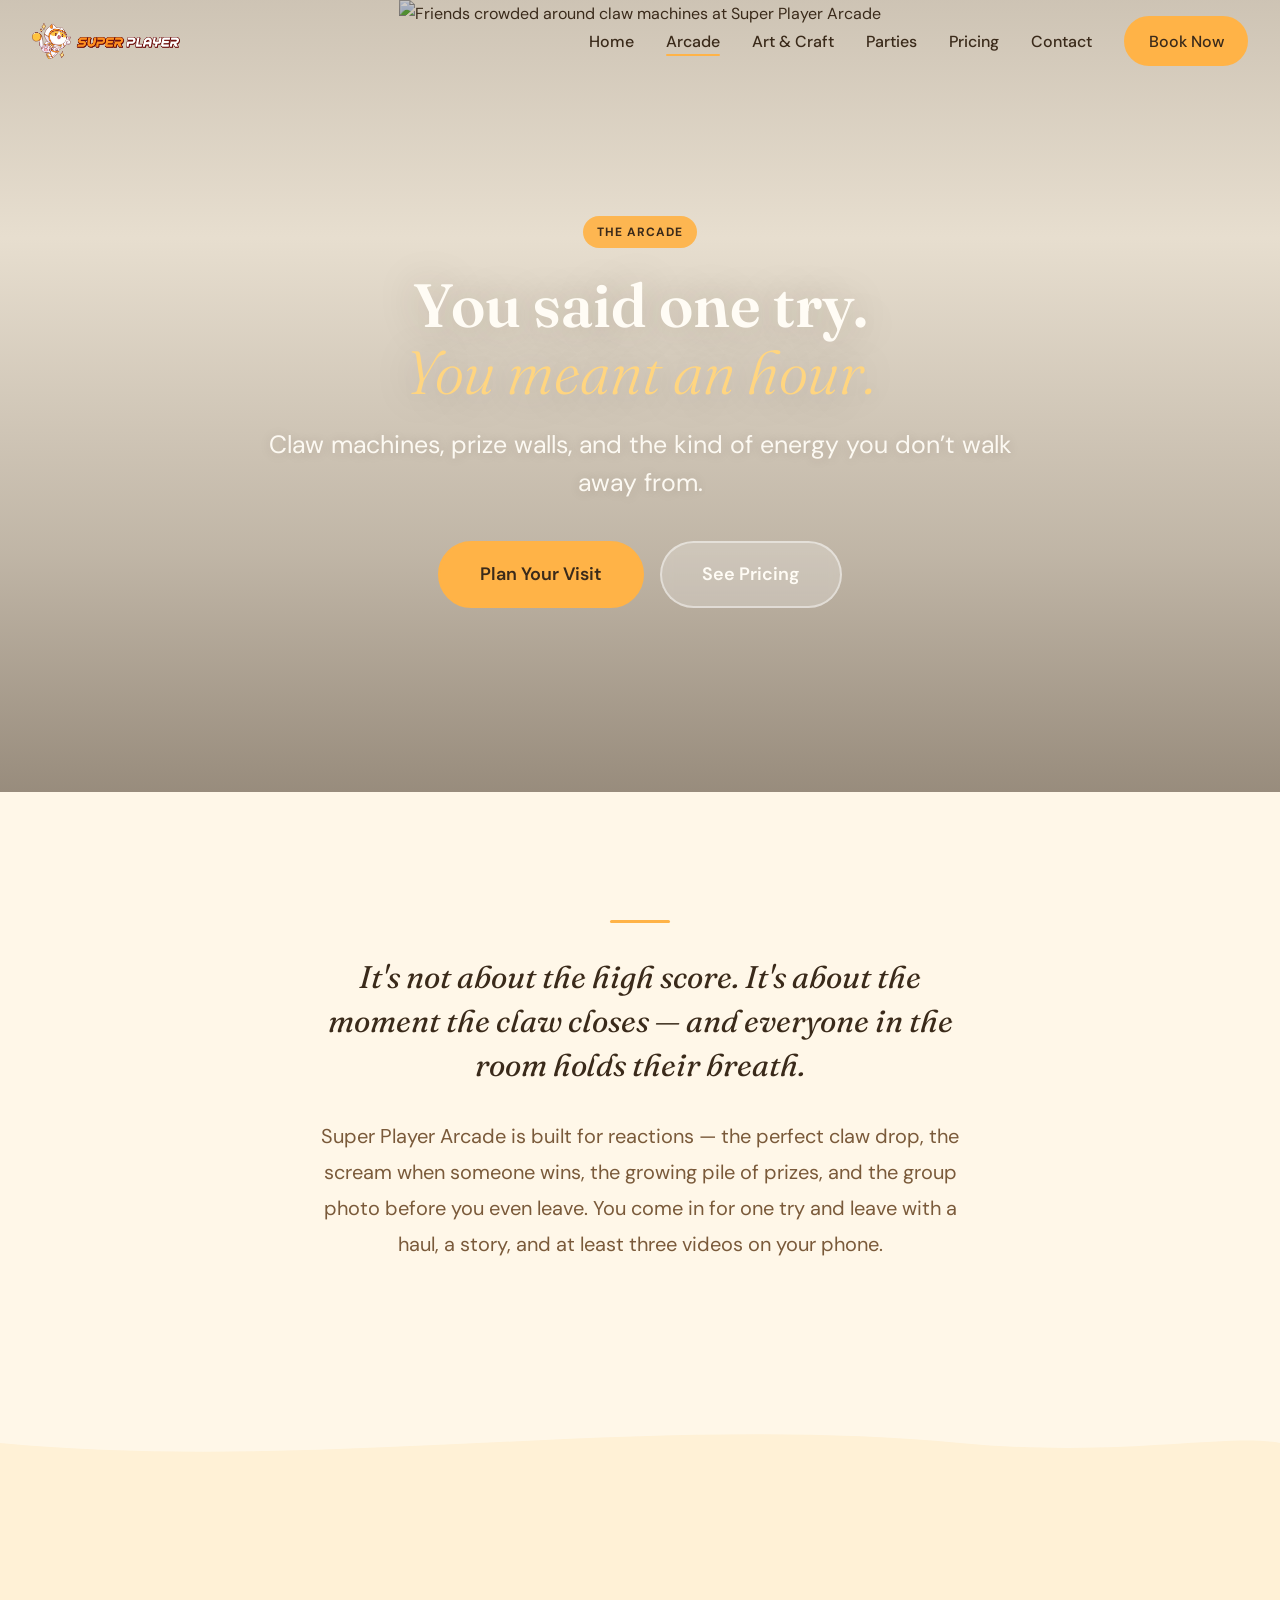
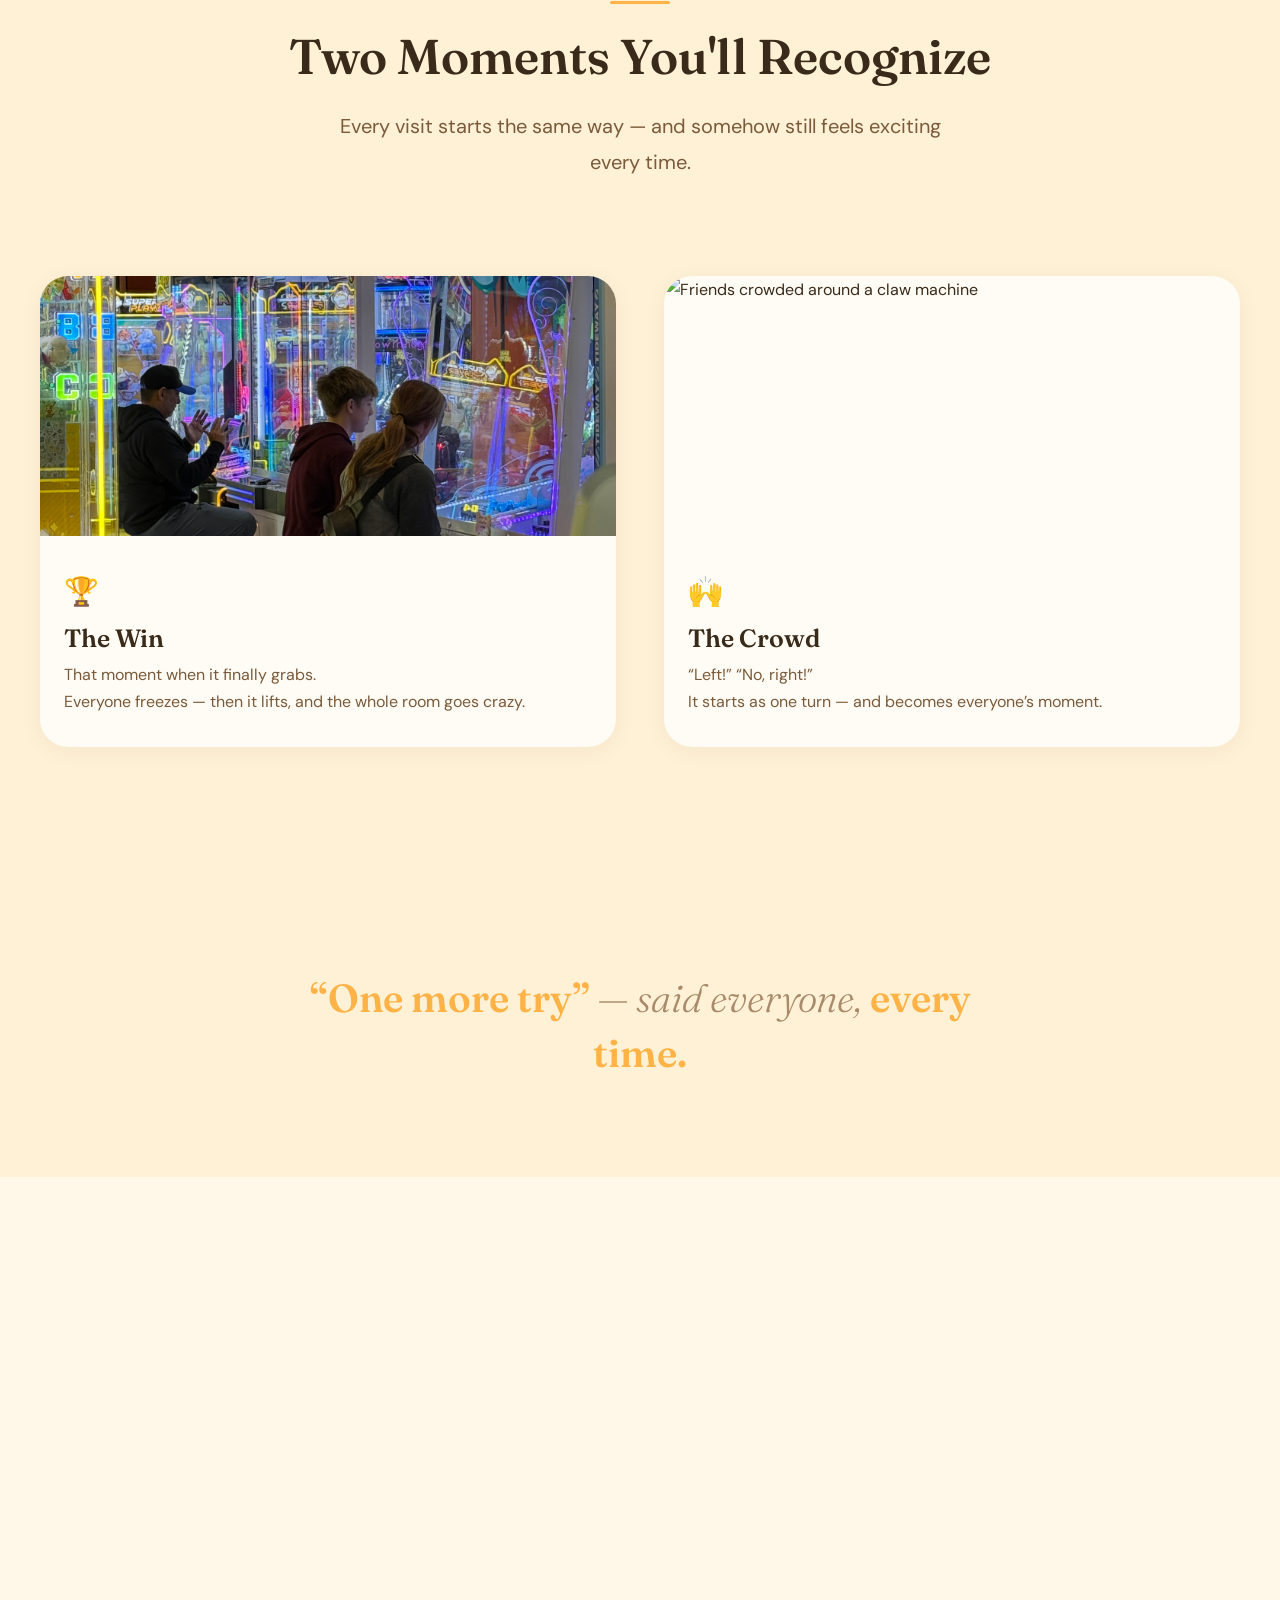
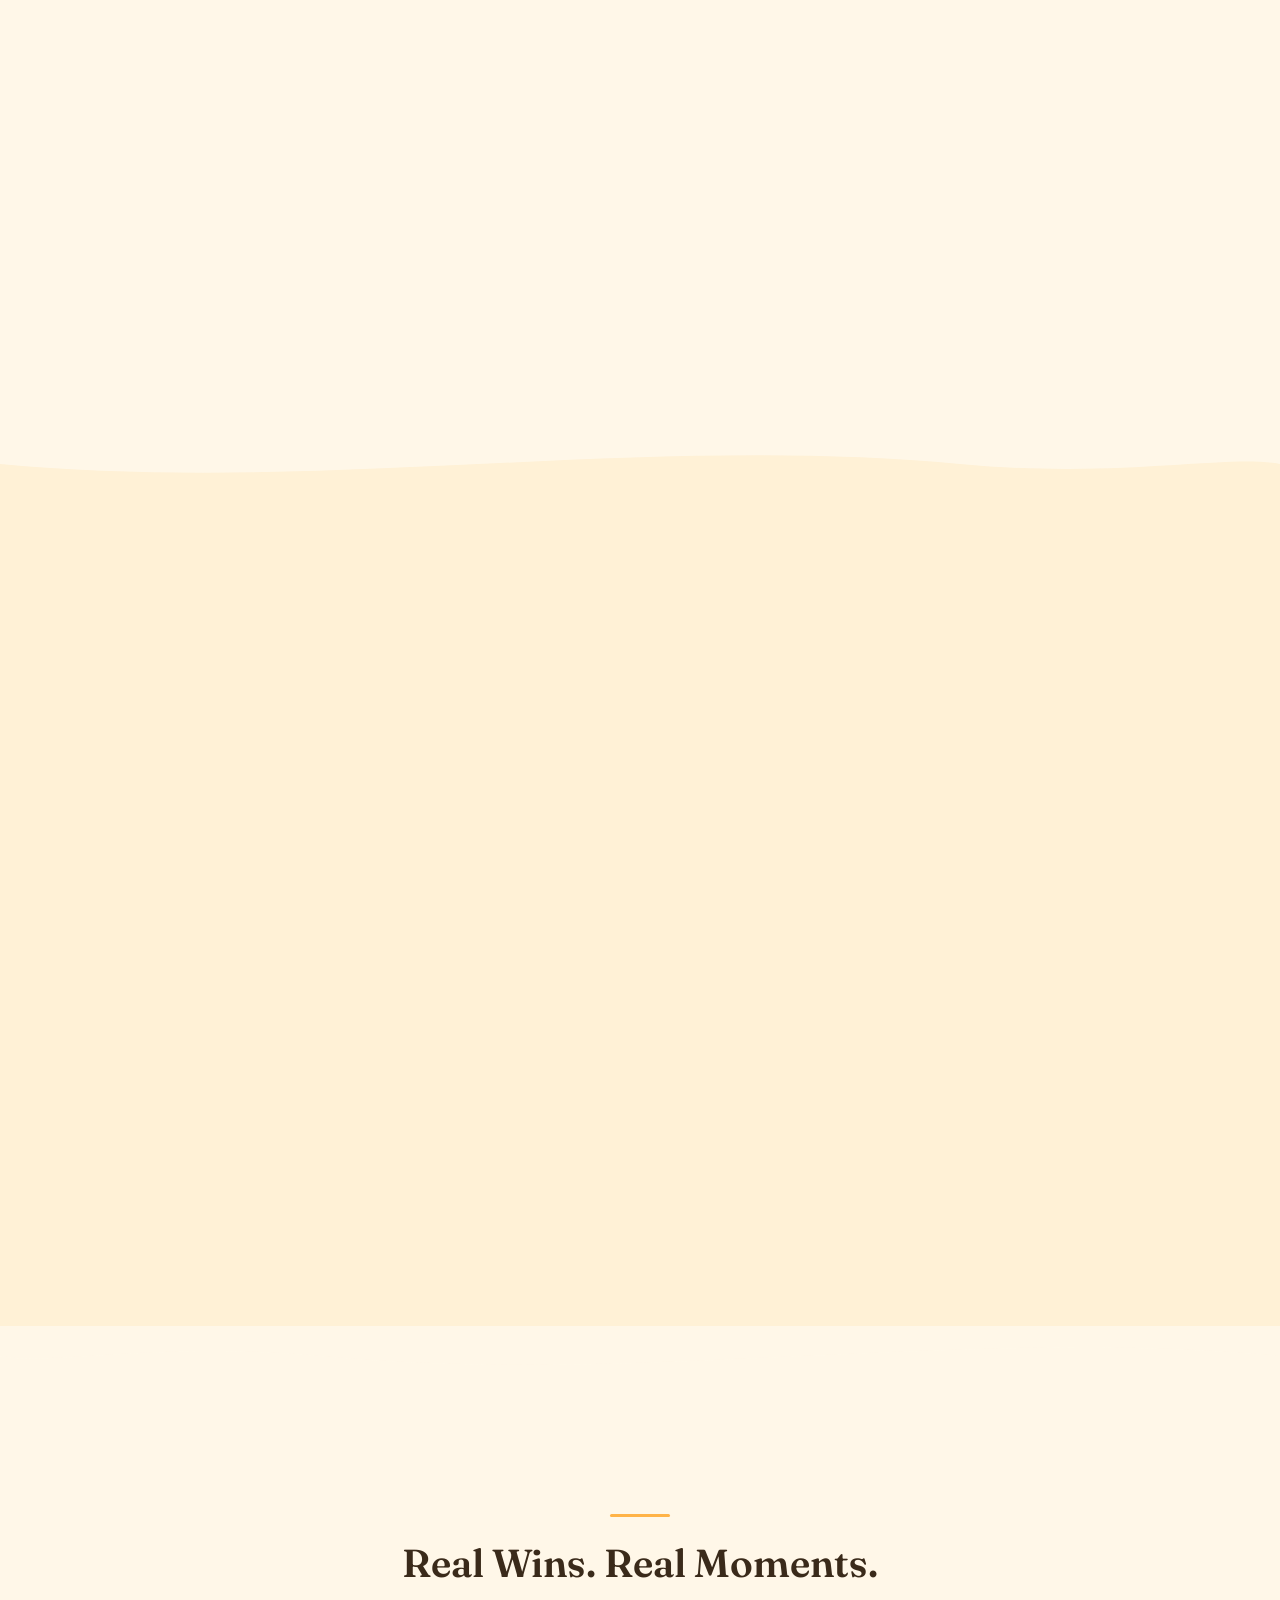
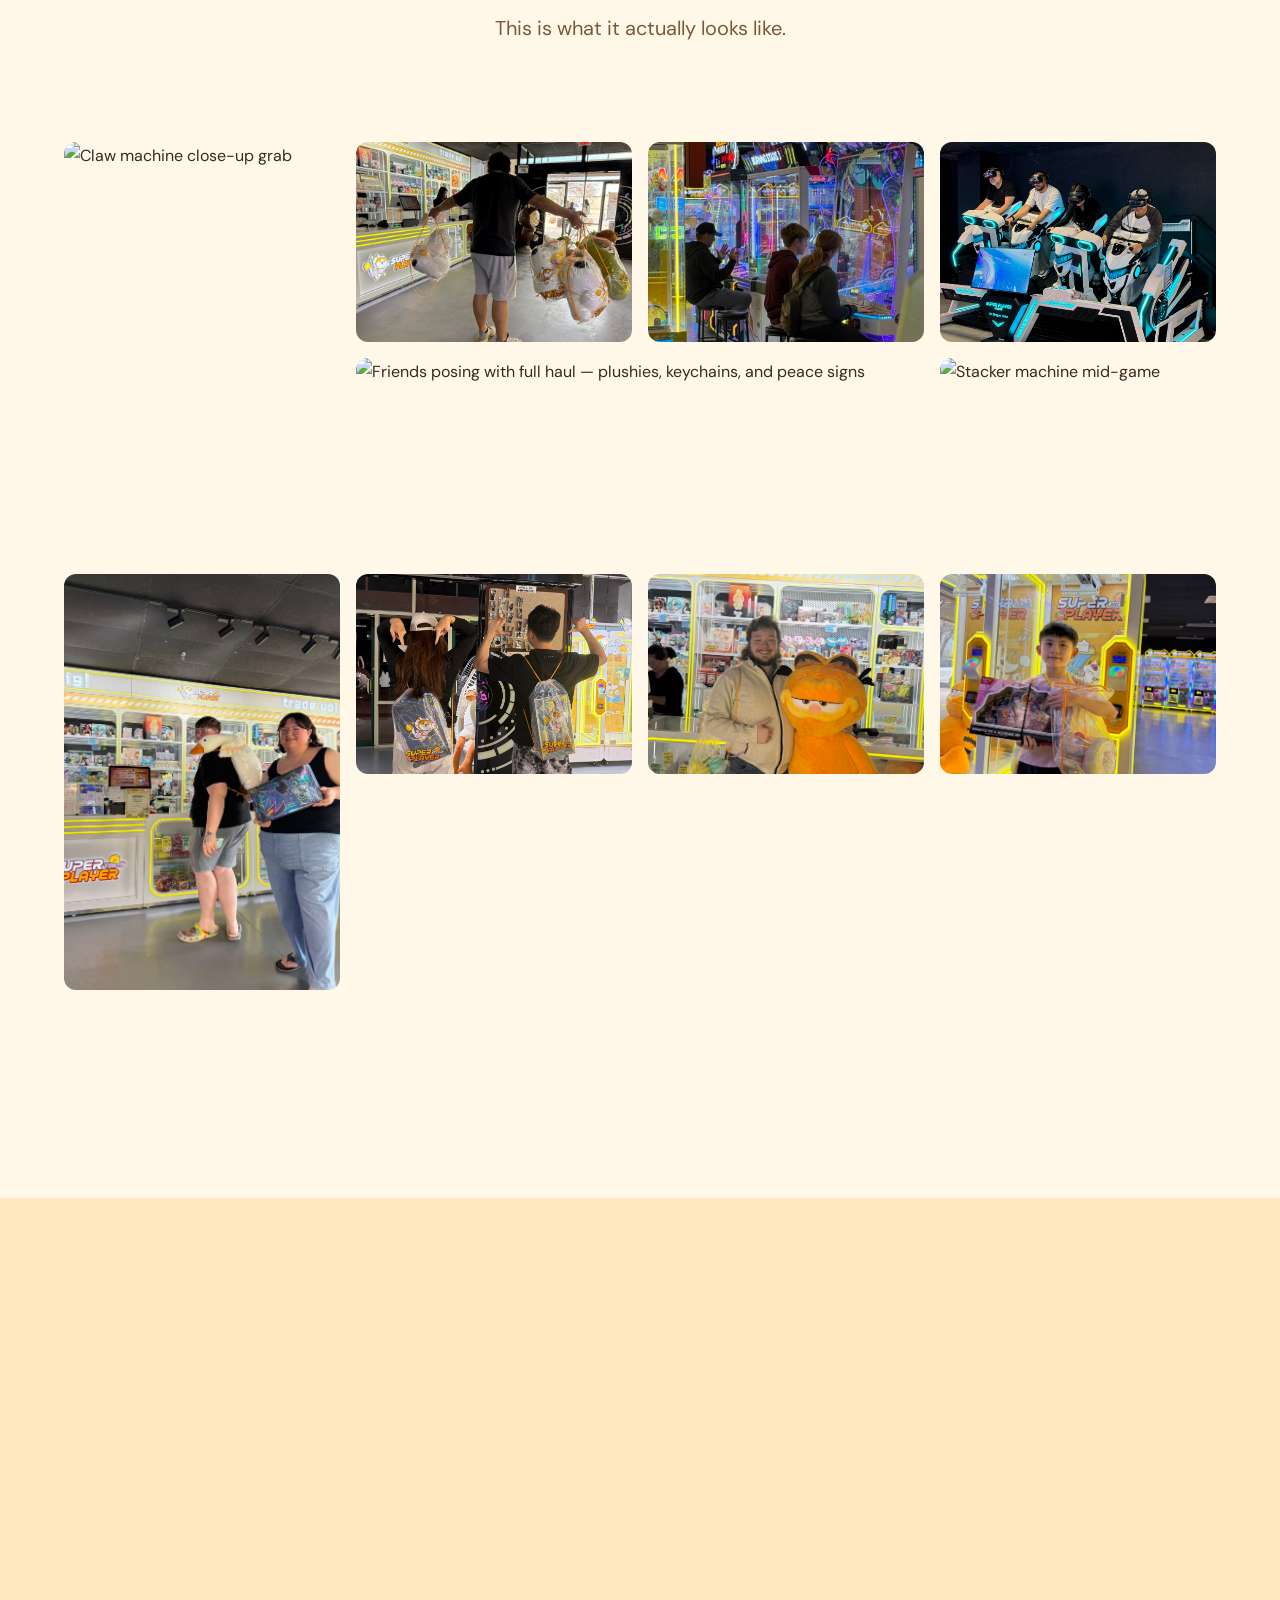
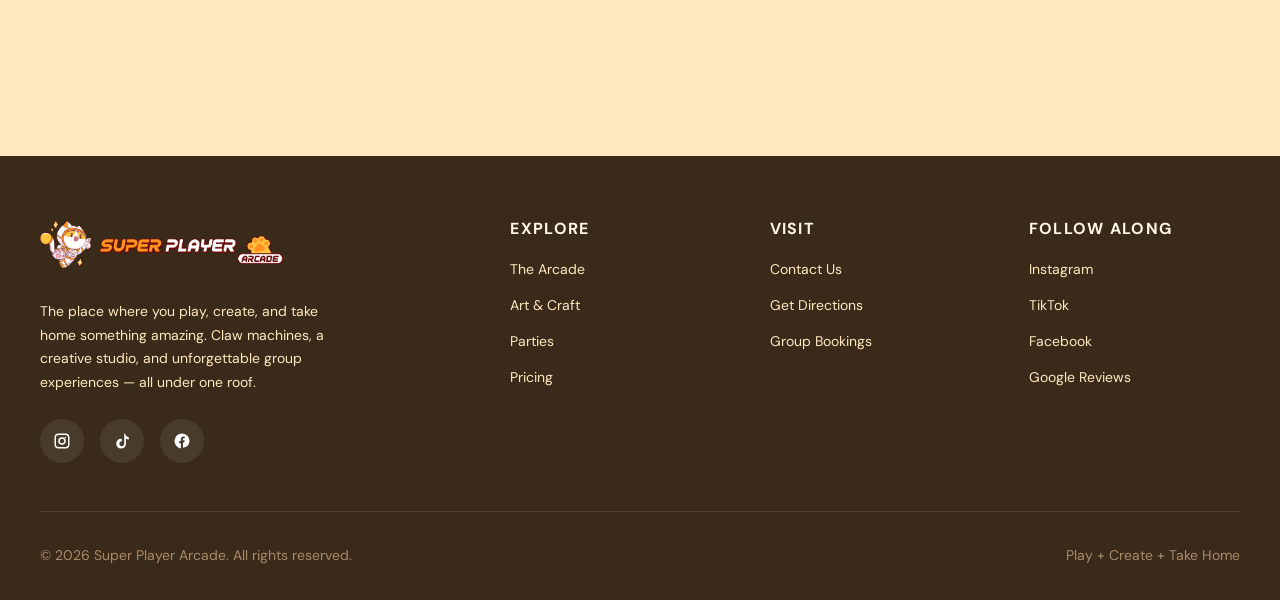
==== arcade.html @ f9d4b11c "initial website upload" ====
<!DOCTYPE html>
<html lang="en">
<head>
  <meta charset="UTF-8">
  <meta name="viewport" content="width=device-width, initial-scale=1.0">
  <title>The Arcade &mdash; Super Player Arcade</title>
  <meta name="description" content="Claw machines, prize walls, and the kind of social energy that keeps the whole crew going. The Arcade at Super Player — where every visit ends with a win, a haul, and a story.">

  <!-- Fonts -->
  <link rel="preconnect" href="https://fonts.googleapis.com">
  <link rel="preconnect" href="https://fonts.gstatic.com" crossorigin>
  <link href="https://fonts.googleapis.com/css2?family=Fraunces:ital,opsz,wght@0,9..144,300;0,9..144,400;0,9..144,600;0,9..144,700;1,9..144,400&family=DM+Sans:ital,wght@0,400;0,500;0,600;0,700;1,400&display=swap" rel="stylesheet">

  <!-- Styles -->
  <link rel="stylesheet" href="css/styles.css">
  <link rel="stylesheet" href="css/arcade.css">
</head>
<body>

  <!-- ============================================================
       NAVBAR
       ============================================================ -->
  <nav class="navbar">
    <div class="navbar-inner">
      <a href="index.html" class="navbar-logo">
        <img src="images/logo/logo-navbar.png" alt="Super Player Logo" class="logo-img">
      </a>
      <ul class="navbar-links">
        <li><a href="index.html">Home</a></li>
        <li><a href="arcade.html" class="active">Arcade</a></li>
        <li><a href="studio.html">Art &amp; Craft</a></li>
        <li><a href="parties.html">Parties</a></li>
        <li><a href="pricing.html">Pricing</a></li>
        <li><a href="contact.html">Contact</a></li>
        <li><a href="contact.html" class="btn btn-primary btn-sm">Book Now</a></li>
      </ul>
      <button class="menu-toggle" aria-label="Open menu">
        <span></span><span></span><span></span>
      </button>
    </div>
  </nav>

  <!-- Mobile Menu -->
  <div class="mobile-menu">
    <button class="mobile-menu-close" aria-label="Close menu">&times;</button>
    <a href="index.html">Home</a>
    <a href="arcade.html">Arcade</a>
    <a href="studio.html">Art &amp; Craft</a>
    <a href="parties.html">Parties</a>
    <a href="pricing.html">Pricing</a>
    <a href="contact.html">Contact</a>
    <a href="contact.html" class="btn btn-primary" style="margin-top:1rem;">Book Now</a>
  </div>


  <!-- ============================================================
       SECTION 1 — HERO
       ============================================================ -->
  <section class="arcade-hero">
    <div class="arcade-hero-bg" aria-hidden="true">
      <img src="images/arcade/hero.jpg" alt="Friends crowded around claw machines at Super Player Arcade" class="arcade-hero-image">
    </div>
    <div class="arcade-hero-overlay"></div>

    <div class="arcade-hero-content">
      <span class="badge arcade-hero-badge">The Arcade</span>
      <h1 class="arcade-hero-title">You said one try.<br><em>You meant an hour.</em></h1>
      <p class="arcade-hero-subline">Claw machines, prize walls, and the kind of energy you don&rsquo;t walk away from.</p>
      <div class="arcade-hero-ctas">
        <a href="contact.html" class="btn btn-primary btn-lg">Plan Your Visit</a>
        <a href="pricing.html#arcade" class="btn btn-light btn-lg">See Pricing</a>
      </div>
    </div>
  </section>


  <!-- ============================================================
       SECTION 2 — THE VIBE
       ============================================================ -->
  <section class="section section-cream" id="vibe">
    <div class="container">

      <div class="arcade-intro-text fade-in">
        <div class="accent-line" style="margin: 0 auto var(--space-xl);"></div>
        <p class="lead">It's not about the high score. It's about the moment the claw closes &mdash; and everyone in the room holds their breath.</p>
        <p>Super Player Arcade is built for reactions &mdash; the perfect claw drop, the scream when someone wins, the growing pile of prizes, and the group photo before you even leave. You come in for one try and leave with a haul, a story, and at least three videos on your phone.</p>
      </div>

    </div>
  </section>


  <!-- Wave divider -->
  <div class="wave-divider">
    <svg viewBox="0 0 1440 60" xmlns="http://www.w3.org/2000/svg" preserveAspectRatio="none">
      <path d="M0,30 C360,60 720,0 1080,30 C1260,45 1380,20 1440,30 L1440,60 L0,60 Z" fill="#FFF1D6"/>
    </svg>
  </div>


  <!-- ============================================================
       SECTION 3 — FEATURED MOMENTS
       ============================================================ -->
  <section class="section section-alt" id="moments">
    <div class="container">

      <div class="section-heading section-heading-large fade-in">
        <div class="accent-line"></div>
        <h2>Two Moments You'll Recognize</h2>
        <p>Every visit starts the same way &mdash; and somehow still feels exciting every time.</p>
      </div>

      <div class="moments-grid">

        <!-- The Win -->
        <div class="moment-block fade-in fade-in-delay-1">
          <div class="moment-block-image">
            <img src="images/arcade/win.jpg" alt="The winning moment at a claw machine" class="moment-block-img">
          </div>
          <div class="moment-block-body">
            <span class="moment-block-emoji">&#127942;</span>
            <h3>The Win</h3>
            <p>That moment when it finally grabs.<br>Everyone freezes &mdash; then it lifts, and the whole room goes crazy.</p>
          </div>
        </div>

        <!-- The Crowd -->
        <div class="moment-block fade-in fade-in-delay-2">
          <div class="moment-block-image">
            <img src="images/arcade/crowd.jpg" alt="Friends crowded around a claw machine" class="moment-block-img">
          </div>
          <div class="moment-block-body">
            <span class="moment-block-emoji">&#128588;</span>
            <h3>The Crowd</h3>
            <p>&ldquo;Left!&rdquo; &ldquo;No, right!&rdquo;<br>It starts as one turn &mdash; and becomes everyone&rsquo;s moment.</p>
          </div>
        </div>

      </div>

    </div>
  </section>


  <!-- ============================================================
       PULLQUOTE — visual rhythm break
       ============================================================ -->
  <div class="pullquote-section section-alt">
    <p class="pullquote fade-in">
      <span class="accent-word">&ldquo;One more try&rdquo;</span> &mdash; said everyone, <span class="accent-word">every time.</span>
    </p>
  </div>


  <!-- ============================================================
       SECTION 4 — WHAT YOU'LL FIND
       ============================================================ -->
  <section class="section section-cream" id="find">
    <div class="container">

      <div class="section-heading fade-in">
        <div class="accent-line"></div>
        <h2>What You'll Find Inside</h2>
        <p>No tokens, no complicated rules. Just walk in, load credits, and play whatever catches your eye.</p>
      </div>

      <div class="find-grid fade-in">

        <div class="find-panel">
          <span class="find-panel-icon">&#129518;</span>
          <h4>Claw Machines</h4>
          <p>Rows of claws loaded with plushies, figures, and surprise prizes. Every machine feels a little different &mdash; and every drop is a rush.</p>
        </div>

        <div class="find-panel">
          <span class="find-panel-icon">&#127918;</span>
          <h4>Arcade Games</h4>
          <p>Classic favorites and modern picks for solo play, head-to-head competition, or just messing around with friends.</p>
        </div>

        <div class="find-panel">
          <span class="find-panel-icon">&#127873;</span>
          <h4>Prize Machines</h4>
          <p>Stacker, key master, and more &mdash; real prizes, high-stakes moments, and wins that feel huge.</p>
        </div>

        <div class="find-panel">
          <span class="find-panel-icon">&#128588;</span>
          <h4>The Energy</h4>
          <p>Bright, warm, and loud in the best way. Built for reactions, selfies, and fun you actually remember.</p>
        </div>

      </div>

    </div>
  </section>


  <!-- Wave divider -->
  <div class="wave-divider">
    <svg viewBox="0 0 1440 60" xmlns="http://www.w3.org/2000/svg" preserveAspectRatio="none">
      <path d="M0,30 C360,60 720,0 1080,30 C1260,45 1380,20 1440,30 L1440,60 L0,60 Z" fill="#FFF1D6"/>
    </svg>
  </div>


  <!-- ============================================================
       SECTION 5 — WHY PEOPLE LOVE IT
       ============================================================ -->
  <section class="section section-alt" id="why">
    <div class="container">

      <div class="section-heading fade-in">
        <div class="accent-line"></div>
        <h2>Why People Keep Coming Back</h2>
        <p>It's not just the prizes. It's everything around them.</p>
      </div>

      <div class="love-grid fade-in">

        <div class="love-item">
          <span class="love-item-icon">&#9889;</span>
          <h4>Easy to Jump Into</h4>
          <p>No reservations, no learning curve. Walk in, load credits, and start playing.</p>
        </div>

        <div class="love-item">
          <span class="love-item-icon">&#128101;</span>
          <h4>Better with Friends</h4>
          <p>It starts with one person playing and turns into the whole group cheering, debating, and filming.</p>
        </div>

        <div class="love-item">
          <span class="love-item-icon">&#127942;</span>
          <h4>Prize-Worthy Moments</h4>
          <p>Real prizes you actually want &mdash; plushies, figures, keychains, and surprise wins worth showing off.</p>
        </div>

        <div class="love-item">
          <span class="love-item-icon">&#128248;</span>
          <h4>Photo-Ready Atmosphere</h4>
          <p>From the machines to the prize wall, everything here looks good on camera.</p>
        </div>

      </div>

    </div>
  </section>


  <!-- Wave divider -->
  <div class="wave-divider flip">
    <svg viewBox="0 0 1440 60" xmlns="http://www.w3.org/2000/svg" preserveAspectRatio="none">
      <path d="M0,30 C360,60 720,0 1080,30 C1260,45 1380,20 1440,30 L1440,60 L0,60 Z" fill="#FFF7E8"/>
    </svg>
  </div>


  <!-- ============================================================
       SECTION 6 — GALLERY
       ============================================================ -->
  <section class="section section-cream" id="gallery">
    <div class="container-wide" style="padding: 0 2rem;">

      <div class="section-heading fade-in">
        <div class="accent-line"></div>
        <h2>Real Wins. Real Moments.</h2>
        <p>This is what it actually looks like.</p>
      </div>

      <div class="arcade-gallery fade-in">
        <div class="ag-item ag-tall">
          <img src="images/arcade/gallery-1.jpg" alt="Claw machine close-up grab" class="arcade-gallery-img">
        </div>
        <div class="ag-item">
          <img src="images/arcade/gallery-2.jpg" alt="Group cheering around a machine" class="arcade-gallery-img">
        </div>
        <div class="ag-item">
          <img src="images/arcade/gallery-3.jpg" alt="Prize wall floor to ceiling" class="arcade-gallery-img">
        </div>
        <div class="ag-item">
          <img src="images/arcade/gallery-4.jpg" alt="Holding up the big win" class="arcade-gallery-img">
        </div>
        <div class="ag-item ag-wide">
          <img src="images/arcade/gallery-5.jpg" alt="Friends posing with full haul — plushies, keychains, and peace signs" class="arcade-gallery-img">
        </div>
        <div class="ag-item">
          <img src="images/arcade/gallery-6.jpg" alt="Stacker machine mid-game" class="arcade-gallery-img">
        </div>
        <div class="ag-item ag-tall">
          <img src="images/arcade/gallery-7.jpg" alt="Date night at the claw machines" class="arcade-gallery-img">
        </div>
        <div class="ag-item">
          <img src="images/arcade/gallery-8.jpg" alt="First prize win moment" class="arcade-gallery-img">
        </div>
        <div class="ag-item">
          <img src="images/arcade/gallery-9.jpg" alt="Prize haul flat lay" class="arcade-gallery-img">
        </div>
        <div class="ag-item">
          <img src="images/arcade/gallery-10.jpg" alt="Reaction moment — someone won big" class="arcade-gallery-img">
        </div>
      </div>

      <div style="text-align: center; margin-top: var(--space-2xl);" class="fade-in">
        <p style="font-size: var(--text-lg); color: var(--brown-medium);">Tag your wins &mdash; <strong style="color: var(--brown-dark);">@superplayerarcade1820</strong> &middot; <strong style="color: var(--brown-dark);">#SuperPlayerArcade</strong></p>
      </div>

    </div>
  </section>


  <!-- ============================================================
       SECTION 7 — FINAL CTA
       ============================================================ -->
  <section class="section section-highlight" id="visit">
    <div class="container">

      <div class="arcade-cta fade-in">
        <div class="accent-line" style="margin: 0 auto var(--space-xl);"></div>
        <h2>No plans? Now you do.</h2>
        <p>Walk in anytime for claw machines, prizes, and a night that usually lasts longer than planned.</p>
        <div class="arcade-cta-buttons">
          <a href="contact.html" class="btn btn-primary btn-lg">Plan Your Visit &rarr;</a>
          <a href="pricing.html" class="btn btn-secondary btn-lg">See Pricing</a>
          <a href="parties.html" class="btn btn-secondary btn-lg">Book a Party</a>
        </div>
      </div>

    </div>
  </section>


  <!-- ============================================================
       FOOTER
       ============================================================ -->
  <footer class="footer">
    <div class="footer-grid">
      <div class="footer-brand">
        <a href="index.html" class="navbar-logo">
          <img src="images/logo/logo-full.png" alt="Super Player Logo" class="logo-img-footer">
        </a>
        <p>The place where you play, create, and take home something amazing. Claw machines, a creative studio, and unforgettable group experiences &mdash; all under one roof.</p>
        <div class="footer-social">
          <a href="https://www.instagram.com/superplayerarcade1820" target="_blank" rel="noopener noreferrer" class="social-icon" aria-label="Instagram">
            <svg viewBox="0 0 24 24" fill="currentColor">
              <path d="M7 2C4.2 2 2 4.2 2 7v10c0 2.8 2.2 5 5 5h10c2.8 0 5-2.2 5-5V7c0-2.8-2.2-5-5-5H7zm10 2c1.7 0 3 1.3 3 3v10c0 1.7-1.3 3-3 3H7c-1.7 0-3-1.3-3-3V7c0-1.7 1.3-3 3-3h10zm-5 3a5 5 0 100 10 5 5 0 000-10zm0 2a3 3 0 110 6 3 3 0 010-6zm4.5-2.8a1 1 0 100 2 1 1 0 000-2z"/>
            </svg>
          </a>
          <a href="https://www.tiktok.com/@superplayerarcade.us?_r=1&_t=ZT-95MCGL3fWwv" target="_blank" rel="noopener noreferrer" class="social-icon" aria-label="TikTok">
            <svg viewBox="0 0 24 24" fill="currentColor">
              <path d="M16 2c.5 2.5 2.5 4.5 5 5v3c-1.3 0-2.6-.3-3.7-.9v6.5a6.5 6.5 0 11-6.5-6.5c.3 0 .6 0 .9.1v3.2a3.3 3.3 0 103.3 3.3V2h1z"/>
            </svg>
          </a>
          <a href="https://www.facebook.com/" target="_blank" rel="noopener noreferrer" class="social-icon" aria-label="Facebook">
            <svg viewBox="0 0 24 24" fill="currentColor">
              <path d="M22 12a10 10 0 10-11.5 9.9v-7h-2.2v-2.9h2.2V9.5c0-2.2 1.3-3.4 3.3-3.4.9 0 1.8.1 1.8.1v2h-1c-1 0-1.3.6-1.3 1.3v1.6h2.2l-.4 2.9h-1.8v7A10 10 0 0022 12z"/>
            </svg>
          </a>
        </div>
      </div>
      <div class="footer-col">
        <h4>Explore</h4>
        <a href="arcade.html">The Arcade</a>
        <a href="studio.html">Art &amp; Craft</a>
        <a href="parties.html">Parties</a>
        <a href="pricing.html">Pricing</a>
      </div>
      <div class="footer-col">
        <h4>Visit</h4>
        <a href="contact.html">Contact Us</a>
        <a href="https://maps.app.goo.gl/wRB8QpSnwKQGgAtZ9" target="_blank" rel="noopener noreferrer">Get Directions</a>
        <a href="parties.html">Group Bookings</a>
      </div>
      <div class="footer-col">
        <h4>Follow Along</h4>
        <a href="https://www.instagram.com/superplayerarcade1820" target="_blank" rel="noopener noreferrer">Instagram</a>
        <a href="https://www.tiktok.com/@superplayerarcade.us?_r=1&_t=ZT-95MCGL3fWwv" target="_blank" rel="noopener noreferrer">TikTok</a>
        <a href="https://www.facebook.com/" target="_blank" rel="noopener noreferrer">Facebook</a>
        <a href="https://maps.app.goo.gl/xTA9xkn9weNh989LA" target="_blank" rel="noopener noreferrer">Google Reviews</a>
      </div>
    </div>
    <div class="footer-bottom">
      <span>&copy; 2026 Super Player Arcade. All rights reserved.</span>
      <span>Play + Create + Take Home</span>
    </div>
  </footer>


  <!-- Scripts -->
  <script src="js/main.js"></script>

</body>
</html>
---- css/styles.css ----
/* ============================================================
   SUPER PLAYER ARCADE — Design System & Global Styles v2
   ============================================================
   Light-first. Bright. Warm. Dessert-café aesthetic.
   Never dark, never neon. Always Instagrammable.
   ============================================================ */

/* --- DESIGN TOKENS (CSS Custom Properties) --- */
:root {
  /* Core Palette — BRIGHTER, creamier, more vibrant */
  --cream-light:   #FFF7E8;   /* Main background — bright warm cream */
  --cream:         #FFF1D6;   /* Secondary background */
  --cream-warm:    #FFE8BF;   /* Accent surface / highlights */
  --orange-accent: #FFB347;   /* Primary accent — warm, poppy */
  --orange-deep:   #FFA726;   /* Hover state */
  --orange-light:  #FFD580;   /* Light accent — badges, soft highlights */
  --brown-dark:    #3A2A1A;   /* Primary text — softer than before */
  --brown-medium:  #7A5A3A;   /* Secondary text */
  --brown-light:   #A98A6A;   /* Muted text */
  --warm-white:    #FFFCF5;   /* Card surfaces — near-white with warmth */

  /* Semantic Tokens */
  --bg-primary:    var(--cream-light);
  --bg-alt:        var(--cream);
  --bg-highlight:  var(--cream-warm);
  --bg-card:       var(--warm-white);
  --text-primary:  var(--brown-dark);
  --text-secondary:var(--brown-medium);
  --text-light:    var(--brown-light);
  --accent:        var(--orange-accent);
  --accent-hover:  var(--orange-deep);
  --accent-soft:   var(--orange-light);

  /* Typography Scale (1.25 ratio — Major Third) */
  --text-xs:   0.75rem;    /* 12px */
  --text-sm:   0.875rem;   /* 14px */
  --text-base: 1rem;       /* 16px */
  --text-lg:   1.125rem;   /* 18px */
  --text-xl:   1.25rem;    /* 20px */
  --text-2xl:  1.563rem;   /* 25px */
  --text-3xl:  1.953rem;   /* 31px */
  --text-4xl:  2.441rem;   /* 39px */
  --text-5xl:  3.052rem;   /* 49px */
  --text-6xl:  3.815rem;   /* 61px */
  --text-7xl:  4.768rem;   /* 76px — for hero emphasis */

  /* Spacing */
  --space-xs:  0.25rem;
  --space-sm:  0.5rem;
  --space-md:  1rem;
  --space-lg:  1.5rem;
  --space-xl:  2rem;
  --space-2xl: 3rem;
  --space-3xl: 4rem;
  --space-4xl: 6rem;
  --space-5xl: 8rem;     /* extra breathing room */

  /* Radii */
  --radius-sm:  8px;
  --radius-md:  12px;
  --radius-lg:  20px;
  --radius-xl:  28px;
  --radius-pill: 9999px;

  /* Shadows — lighter, more airy */
  --shadow-soft:   0 4px 24px rgba(58, 42, 26, 0.05);
  --shadow-medium: 0 8px 32px rgba(58, 42, 26, 0.08);
  --shadow-lift:   0 16px 48px rgba(58, 42, 26, 0.12);
  --shadow-glow:   0 0 40px rgba(255, 179, 71, 0.15);

  /* Transitions */
  --transition-fast: 0.2s ease;
  --transition-base: 0.3s ease;
  --transition-slow: 0.5s ease;
}


/* --- RESET & BASE --- */
*, *::before, *::after {
  margin: 0;
  padding: 0;
  box-sizing: border-box;
}

html {
  font-size: 16px;
  scroll-behavior: smooth;
  -webkit-font-smoothing: antialiased;
  -moz-osx-font-smoothing: grayscale;
}

body {
  font-family: 'DM Sans', sans-serif;
  background-color: var(--bg-primary);
  color: var(--text-primary);
  line-height: 1.7;
  overflow-x: hidden;
}


/* --- TYPOGRAPHY --- */
h1, h2, h3, h4, h5, h6 {
  font-family: 'Fraunces', serif;
  font-weight: 600;
  line-height: 1.15;
  color: var(--text-primary);
}

h1 { font-size: var(--text-6xl); }
h2 { font-size: var(--text-4xl); }
h3 { font-size: var(--text-3xl); }
h4 { font-size: var(--text-2xl); }

p {
  font-size: var(--text-lg);
  color: var(--text-secondary);
  line-height: 1.8;
}

.text-accent {
  color: var(--accent);
}

/* Large display text for visual rhythm breaks */
.display-text {
  font-family: 'Fraunces', serif;
  font-size: var(--text-5xl);
  font-weight: 300;
  font-style: italic;
  color: var(--brown-light);
  text-align: center;
  line-height: 1.3;
  padding: 2rem 0;
}


/* --- BUTTONS --- */
.btn {
  display: inline-flex;
  align-items: center;
  gap: 0.5rem;
  font-family: 'DM Sans', sans-serif;
  font-weight: 600;
  font-size: var(--text-base);
  padding: 0.85rem 2rem;
  border-radius: var(--radius-pill);
  border: 2px solid transparent;
  cursor: pointer;
  transition: all var(--transition-base);
  text-decoration: none;
  white-space: nowrap;
}

.btn-primary {
  background: var(--accent);
  color: var(--brown-dark);
  border-color: var(--accent);
}
.btn-primary:hover {
  background: var(--accent-hover);
  border-color: var(--accent-hover);
  transform: translateY(-2px);
  box-shadow: var(--shadow-medium), var(--shadow-glow);
}

.btn-secondary {
  background: transparent;
  color: var(--brown-dark);
  border-color: var(--brown-medium);
}
.btn-secondary:hover {
  background: var(--brown-dark);
  color: var(--warm-white);
  border-color: var(--brown-dark);
  transform: translateY(-2px);
}

.btn-light {
  background: rgba(255,255,255,0.22);
  color: var(--warm-white);
  border-color: rgba(255,255,255,0.45);
  backdrop-filter: blur(6px);
}
.btn-light:hover {
  background: rgba(255,255,255,0.38);
  border-color: rgba(255,255,255,0.65);
  transform: translateY(-2px);
  box-shadow: 0 8px 24px rgba(0,0,0,0.1);
}

.btn-warm {
  background: var(--warm-white);
  color: var(--brown-dark);
  border-color: var(--warm-white);
}
.btn-warm:hover {
  background: var(--cream-light);
  transform: translateY(-2px);
  box-shadow: var(--shadow-medium);
}

.btn-sm {
  padding: 0.6rem 1.4rem;
  font-size: var(--text-sm);
}

.btn-lg {
  padding: 1rem 2.5rem;
  font-size: var(--text-lg);
}


/* --- SECTION LAYOUT --- */
.section {
  padding: var(--space-5xl) var(--space-xl);
  position: relative;
}

.section-compact {
  padding: var(--space-3xl) var(--space-xl);
}

.section-cream {
  background-color: var(--bg-primary);
}

.section-alt {
  background-color: var(--bg-alt);
}

.section-highlight {
  background-color: var(--bg-highlight);
}

.container {
  max-width: 1200px;
  margin: 0 auto;
  width: 100%;
}

.container-wide {
  max-width: 1400px;
  margin: 0 auto;
  width: 100%;
}

.container-narrow {
  max-width: 800px;
  margin: 0 auto;
  width: 100%;
}


/* --- SECTION HEADINGS --- */
.section-heading {
  text-align: center;
  margin-bottom: var(--space-4xl);
}

.section-heading h2 {
  margin-bottom: var(--space-lg);
}

.section-heading p {
  max-width: 620px;
  margin: 0 auto;
  font-size: var(--text-xl);
}

/* Larger section heading variant for emphasis */
.section-heading-large h2 {
  font-size: var(--text-5xl);
}


/* --- CARDS --- */
.card {
  background: var(--bg-card);
  border-radius: var(--radius-lg);
  overflow: hidden;
  box-shadow: var(--shadow-soft);
  transition: all var(--transition-base);
}

.card:hover {
  transform: translateY(-4px);
  box-shadow: var(--shadow-lift);
}

.card-image {
  width: 100%;
  height: 240px;
  object-fit: cover;
}

.card-body {
  padding: var(--space-lg);
}


/* --- BADGE --- */
.badge {
  display: inline-block;
  font-family: 'DM Sans', sans-serif;
  font-size: var(--text-xs);
  font-weight: 700;
  text-transform: uppercase;
  letter-spacing: 0.08em;
  padding: 0.35rem 0.9rem;
  border-radius: var(--radius-pill);
  background: var(--accent);
  color: var(--brown-dark);
}

.badge-soft {
  background: var(--accent-soft);
  color: var(--brown-dark);
}

.badge-outline {
  background: transparent;
  border: 1.5px solid var(--brown-light);
  color: var(--brown-medium);
}


/* --- WAVE DIVIDER --- */
.wave-divider {
  position: relative;
  width: 100%;
  overflow: hidden;
  line-height: 0;
  margin-top: -1px;
}

.wave-divider svg {
  display: block;
  width: 100%;
  height: 60px;
}

.wave-divider.flip {
  transform: rotate(180deg);
}


/* --- NAVBAR --- */
.navbar {
  position: fixed;
  top: 0;
  left: 0;
  right: 0;
  z-index: 1000;
  padding: 1rem 2rem;
  transition: all var(--transition-base);
  background: transparent;
}

.navbar.scrolled {
  background: rgba(255, 247, 232, 0.92);
  backdrop-filter: blur(12px);
  box-shadow: var(--shadow-soft);
  padding: 0.75rem 2rem;
}

.navbar-inner {
  max-width: 1400px;
  margin: 0 auto;
  display: flex;
  align-items: center;
  justify-content: space-between;
}

.navbar-logo {
  font-family: 'Fraunces', serif;
  font-size: var(--text-2xl);
  font-weight: 700;
  color: var(--brown-dark);
  text-decoration: none;
  display: flex;
  align-items: center;
  gap: 0.5rem;
}

.navbar-logo .logo-icon {
  font-size: 1.6rem;
}

/* --- LOGO IMAGE (replaces emoji + text when image is provided) --- */
.logo-img {
  height: 36px;
  width: auto;
  display: block;
  transition: transform 0.2s ease;
}

.navbar-logo:hover .logo-img {
  transform: scale(1.05);
}

.logo-img-footer {
  height: 48px;
  width: auto;
  display: block;
  margin-bottom: 1rem;
}

.navbar-links {
  display: flex;
  align-items: center;
  gap: 2rem;
  list-style: none;
}

.navbar-links a {
  font-family: 'DM Sans', sans-serif;
  font-size: var(--text-base);
  font-weight: 500;
  color: var(--brown-dark);
  text-decoration: none;
  transition: color var(--transition-fast);
  position: relative;
}

.navbar-links a::after {
  content: '';
  position: absolute;
  bottom: -4px;
  left: 0;
  width: 0;
  height: 2px;
  background: var(--accent);
  transition: width var(--transition-base);
  border-radius: 1px;
}

.navbar-links a:hover::after,
.navbar-links a.active::after {
  width: 100%;
}

.navbar-links a:hover {
  color: var(--brown-dark);
}

/* Mobile menu toggle */
.menu-toggle {
  display: none;
  background: none;
  border: none;
  cursor: pointer;
  padding: 0.5rem;
}

.menu-toggle span {
  display: block;
  width: 24px;
  height: 2px;
  background: var(--brown-dark);
  margin: 6px 0;
  transition: all var(--transition-base);
  border-radius: 2px;
}

/* Mobile Menu Overlay */
.mobile-menu {
  display: none;
  position: fixed;
  inset: 0;
  background: var(--cream-light);
  z-index: 999;
  flex-direction: column;
  align-items: center;
  justify-content: center;
  gap: 2rem;
  opacity: 0;
  transition: opacity var(--transition-base);
}

.mobile-menu.open {
  display: flex;
  opacity: 1;
}

.mobile-menu a {
  font-family: 'Fraunces', serif;
  font-size: var(--text-3xl);
  color: var(--brown-dark);
  text-decoration: none;
  transition: color var(--transition-fast);
}

.mobile-menu a:hover {
  color: var(--accent-hover);
}

.mobile-menu-close {
  position: absolute;
  top: 1.5rem;
  right: 2rem;
  background: none;
  border: none;
  font-size: 2rem;
  color: var(--brown-dark);
  cursor: pointer;
}


/* --- HERO SPLIT (50/50) — VIDEO BACKGROUNDS --- */
.hero-split {
  display: grid;
  grid-template-columns: 1fr 1fr;
  min-height: 100vh;
  width: 100%;
  position: relative;
}

.hero-half {
  position: relative;
  display: flex;
  flex-direction: column;
  justify-content: center;
  align-items: center;
  padding: 5rem 3rem;
  text-align: center;
  overflow: hidden;
  min-height: 50vh;
}

/* Video background element */
.hero-video {
  position: absolute;
  inset: 0;
  width: 100%;
  height: 100%;
  object-fit: cover;
  z-index: 0;
}

/* Soft gradient overlay for text readability */
.hero-overlay {
  position: absolute;
  inset: 0;
  z-index: 1;
  pointer-events: none;
}

.hero-arcade .hero-overlay {
  background:
    linear-gradient(
      180deg,
      rgba(58, 42, 26, 0.25) 0%,
      rgba(58, 42, 26, 0.15) 30%,
      rgba(58, 42, 26, 0.40) 70%,
      rgba(58, 42, 26, 0.55) 100%
    ),
    linear-gradient(
      90deg,
      rgba(58, 42, 26, 0.10) 0%,
      transparent 50%,
      rgba(58, 42, 26, 0.15) 100%
    );
}

.hero-studio .hero-overlay {
  background:
    linear-gradient(
      180deg,
      rgba(58, 42, 26, 0.22) 0%,
      rgba(58, 42, 26, 0.12) 30%,
      rgba(58, 42, 26, 0.35) 70%,
      rgba(58, 42, 26, 0.50) 100%
    ),
    linear-gradient(
      270deg,
      rgba(58, 42, 26, 0.10) 0%,
      transparent 50%,
      rgba(58, 42, 26, 0.15) 100%
    );
}

/* Fallback colored background if video doesn't load */
.hero-arcade {
  background: linear-gradient(135deg, #D4A050 0%, #FFB347 100%);
}

.hero-studio {
  background: linear-gradient(225deg, #C4956A 0%, #FFD580 100%);
}

/* Legacy placeholder support */
.hero-bg {
  position: absolute;
  inset: 0;
  width: 100%;
  height: 100%;
  object-fit: cover;
  z-index: 0;
}

.hero-content {
  position: relative;
  z-index: 3;
  max-width: 460px;
}

.hero-content .badge {
  margin-bottom: 1.5rem;
  background: rgba(255, 179, 71, 0.92);
  color: var(--brown-dark);
  font-size: var(--text-sm);
  padding: 0.4rem 1.1rem;
  backdrop-filter: blur(4px);
}

.hero-content h1 {
  color: var(--warm-white);
  font-size: var(--text-5xl);
  margin-bottom: 1.25rem;
  text-shadow: 0 2px 30px rgba(58, 42, 26, 0.3);
  line-height: 1.1;
}

.hero-content .hero-subline {
  color: rgba(255, 252, 245, 0.95);
  font-size: var(--text-xl);
  margin-bottom: 2.5rem;
  line-height: 1.6;
  font-weight: 400;
  text-shadow: 0 1px 12px rgba(58, 42, 26, 0.15);
}

/* Center divider badge — PROMINENT */
.hero-center-badge {
  position: absolute;
  top: 50%;
  left: 50%;
  transform: translate(-50%, -50%);
  z-index: 20;
  background: var(--warm-white);
  border-radius: 50%;
  width: 120px;
  height: 120px;
  display: flex;
  align-items: center;
  justify-content: center;
  box-shadow:
    0 0 0 6px rgba(255, 179, 71, 0.35),
    0 0 0 14px rgba(255, 179, 71, 0.12),
    var(--shadow-lift),
    0 0 60px rgba(255, 179, 71, 0.25);
  text-align: center;
  animation: badge-pulse 3s ease-in-out infinite;
}

@keyframes badge-pulse {
  0%, 100% {
    box-shadow:
      0 0 0 6px rgba(255, 179, 71, 0.35),
      0 0 0 14px rgba(255, 179, 71, 0.12),
      var(--shadow-lift),
      0 0 60px rgba(255, 179, 71, 0.25);
  }
  50% {
    box-shadow:
      0 0 0 8px rgba(255, 179, 71, 0.45),
      0 0 0 18px rgba(255, 179, 71, 0.18),
      var(--shadow-lift),
      0 0 80px rgba(255, 179, 71, 0.35);
  }
}

.hero-center-badge span {
  font-family: 'Fraunces', serif;
  font-size: 0.8rem;
  font-weight: 700;
  color: var(--brown-dark);
  line-height: 1.35;
  letter-spacing: 0.02em;
}


/* --- PULLQUOTE — visual rhythm break --- */
.pullquote-section {
  padding: var(--space-4xl) var(--space-xl);
  text-align: center;
}

.pullquote {
  font-family: 'Fraunces', serif;
  font-size: var(--text-4xl);
  font-weight: 300;
  font-style: italic;
  color: var(--brown-light);
  line-height: 1.4;
  max-width: 700px;
  margin: 0 auto;
}

.pullquote .accent-word {
  color: var(--accent);
  font-weight: 600;
  font-style: normal;
}


/* --- DUAL WORLDS --- */
.dual-worlds {
  display: grid;
  grid-template-columns: 1fr 1fr;
  gap: 2.5rem;
}

.world-panel {
  border-radius: var(--radius-lg);
  overflow: hidden;
  background: var(--bg-card);
  box-shadow: var(--shadow-soft);
  transition: all var(--transition-base);
}

.world-panel:hover {
  transform: translateY(-6px);
  box-shadow: var(--shadow-lift);
}

.world-panel-image {
  width: 100%;
  height: 320px;
  object-fit: cover;
}

/* World panel real image (replaces placeholder-img divs) */
.world-img {
  width: 100%;
  height: 320px;
  object-fit: cover;
  border-radius: var(--radius-lg) var(--radius-lg) 0 0;
  display: block;
  transition: transform 0.3s ease;
}

.world-panel:hover .world-img {
  transform: scale(1.03);
}

.world-panel-body {
  padding: 2rem 2rem 2.5rem;
}

.world-panel-body h3 {
  margin-bottom: 0.75rem;
}

.world-panel-body p {
  margin-bottom: 1.5rem;
  font-size: var(--text-base);
  line-height: 1.75;
}


/* --- EDITORIAL ACTIVITY FEATURE --- */
.activity-feature {
  display: grid;
  grid-template-columns: 1fr 1fr;
  gap: 4rem;
  align-items: center;
  margin-bottom: var(--space-5xl);
}

.activity-feature:last-of-type {
  margin-bottom: 0;
}

.activity-feature.reverse {
  direction: rtl;
}

.activity-feature.reverse > * {
  direction: ltr;
}

.activity-feature-image {
  border-radius: var(--radius-lg);
  overflow: hidden;
  box-shadow: var(--shadow-medium);
  height: 320px;
}

.activity-feature-image img,
.activity-img {
  width: 100%;
  height: 100%;
  object-fit: cover;
  display: block;
  border-radius: var(--radius-lg);
  transition: transform 0.3s ease;
}

.activity-feature:hover .activity-img,
.activity-feature:hover .activity-feature-image img {
  transform: scale(1.04);
}

.activity-feature-content {
  padding: 0.5rem 0;
}

.activity-feature-content .badge {
  margin-bottom: 1.25rem;
}

.activity-feature-content h3 {
  margin-bottom: 0.5rem;
  font-size: var(--text-3xl);
}

.activity-feature-content .activity-tagline {
  font-family: 'Fraunces', serif;
  font-style: italic;
  font-weight: 300;
  font-size: var(--text-xl);
  color: var(--accent-hover);
  margin-bottom: 1rem;
}

.activity-feature-content p {
  margin-bottom: 1.75rem;
  font-size: var(--text-lg);
  line-height: 1.85;
}


/* --- ARCADE MOMENTS --- */
.arcade-hero-text {
  max-width: 700px;
  margin: 0 auto var(--space-3xl);
  text-align: center;
}

.arcade-hero-text .big-stat {
  font-family: 'Fraunces', serif;
  font-size: var(--text-6xl);
  font-weight: 700;
  color: var(--accent);
  display: block;
  margin-bottom: 0.25rem;
}

.arcade-moments-grid {
  display: grid;
  grid-template-columns: repeat(2, 1fr);
  gap: 2rem;
}

.moment-card {
  background: var(--bg-card);
  border-radius: var(--radius-lg);
  overflow: hidden;
  box-shadow: var(--shadow-soft);
  transition: all var(--transition-base);
}

.moment-card:hover {
  transform: translateY(-5px);
  box-shadow: var(--shadow-lift);
}

.moment-card-image {
  width: 100%;
  height: 220px;
  object-fit: cover;
}

.moment-card-body {
  padding: 1.75rem;
}

.moment-card-body h4 {
  margin-bottom: 0.6rem;
  font-size: var(--text-xl);
  display: flex;
  align-items: center;
  gap: 0.5rem;
}

.moment-card-body h4 .moment-emoji {
  font-size: 1.3rem;
}

.moment-card-body p {
  font-size: var(--text-base);
  line-height: 1.75;
}


/* --- PARTY SECTION --- */
.party-features {
  display: grid;
  grid-template-columns: repeat(3, 1fr);
  gap: 2rem;
  margin: 3rem 0;
}

.party-feature-item {
  text-align: center;
  padding: 2.5rem 1.5rem;
  background: var(--bg-card);
  border-radius: var(--radius-lg);
  box-shadow: var(--shadow-soft);
  transition: all var(--transition-base);
}

.party-feature-item:hover {
  transform: translateY(-4px);
  box-shadow: var(--shadow-medium);
}

.party-feature-icon {
  font-size: 2.8rem;
  margin-bottom: 1.25rem;
}

.party-feature-item h4 {
  font-size: var(--text-xl);
  margin-bottom: 0.6rem;
}

.party-feature-item p {
  font-size: var(--text-sm);
  line-height: 1.7;
}


/* --- GUEST GALLERY MOSAIC --- */
.gallery-mosaic {
  display: grid;
  grid-template-columns: repeat(4, 1fr);
  grid-auto-rows: 200px;
  gap: 1rem;
}

.gallery-item {
  border-radius: var(--radius-md);
  overflow: hidden;
  position: relative;
}

.gallery-item img,
.gallery-img {
  width: 100%;
  height: 100%;
  object-fit: cover;
  display: block;
  transition: transform 0.4s ease;
}

.gallery-item:hover img,
.gallery-item:hover .gallery-img {
  transform: scale(1.05);
}

.gallery-label {
  position: absolute;
  bottom: 16px;
  left: 16px;
  color: white;
  font-weight: 600;
  font-size: 16px;
  background: rgba(0, 0, 0, 0.4);
  padding: 6px 12px;
  border-radius: 999px;
  pointer-events: none;
}

.gallery-item.tall {
  grid-row: span 2;
}

.gallery-item.wide {
  grid-column: span 2;
}


/* --- VISIT US --- */
.visit-grid {
  display: grid;
  grid-template-columns: 1fr 1fr;
  gap: 3rem;
  align-items: center;
}

.visit-info h3 {
  margin-bottom: 1.5rem;
}

.visit-detail {
  display: flex;
  align-items: flex-start;
  gap: 1rem;
  margin-bottom: 1.5rem;
}

.visit-detail-icon {
  font-size: 1.4rem;
  flex-shrink: 0;
  margin-top: 0.2rem;
}

.visit-detail-text strong {
  display: block;
  font-size: var(--text-base);
  font-weight: 600;
  color: var(--text-primary);
  margin-bottom: 0.2rem;
}

.visit-detail-text span {
  font-size: var(--text-sm);
  color: var(--text-secondary);
  line-height: 1.6;
}

.visit-map {
  border-radius: var(--radius-lg);
  overflow: hidden;
  box-shadow: var(--shadow-medium);
  background: var(--cream-warm);
  height: 350px;
}

.map-card {
  position: relative;
  display: block;
  border-radius: var(--radius-lg);
  overflow: hidden;
  cursor: pointer;
  height: 100%;
  text-decoration: none;
}

.map-card iframe {
  width: 100%;
  height: 100%;
  border: 0;
  pointer-events: none;
  transition: filter 0.3s ease;
}

.map-card:hover iframe {
  filter: brightness(0.95);
}

.map-overlay {
  position: absolute;
  bottom: 16px;
  right: 16px;
  background: rgba(0, 0, 0, 0.6);
  color: white;
  font-size: 14px;
  padding: 8px 14px;
  border-radius: 999px;
  transition: all 0.3s ease;
}

.map-card:hover .map-overlay {
  background: rgba(0, 0, 0, 0.8);
  transform: translateY(-2px);
}

.visit-buttons {
  display: flex;
  gap: 1rem;
  margin-top: 2rem;
}


/* --- FOOTER --- */
.footer {
  background: var(--brown-dark);
  color: var(--cream-light);
  padding: 4rem 2rem 2rem;
}

.footer-grid {
  max-width: 1200px;
  margin: 0 auto;
  display: grid;
  grid-template-columns: 2fr 1fr 1fr 1fr;
  gap: 3rem;
  margin-bottom: 3rem;
}

.footer-brand {
  max-width: 300px;
}

.footer-brand .navbar-logo {
  color: var(--cream-light);
  margin-bottom: 1rem;
}

.footer-brand p {
  color: var(--cream-warm);
  font-size: var(--text-sm);
  line-height: 1.7;
}

.footer-col h4 {
  color: var(--cream-light);
  font-size: var(--text-base);
  font-family: 'DM Sans', sans-serif;
  font-weight: 700;
  text-transform: uppercase;
  letter-spacing: 0.08em;
  margin-bottom: 1.25rem;
}

.footer-col a {
  display: block;
  color: var(--cream-warm);
  text-decoration: none;
  font-size: var(--text-sm);
  margin-bottom: 0.75rem;
  transition: color var(--transition-fast);
}

.footer-col a:hover {
  color: var(--accent);
  opacity: 0.7;
}

.footer-social {
  display: flex;
  gap: 1rem;
  margin-top: 1.5rem;
}

.social-icon {
  width: 44px;
  height: 44px;
  border-radius: 50%;
  background: rgba(255, 255, 255, 0.08);
  display: flex;
  align-items: center;
  justify-content: center;
  color: white;
  text-decoration: none;
  transition: all 0.3s ease;
}

.social-icon svg {
  width: 18px;
  height: 18px;
}

.social-icon:hover {
  transform: translateY(-3px);
  background: rgba(255, 255, 255, 0.15);
}

.footer-bottom {
  max-width: 1200px;
  margin: 0 auto;
  padding-top: 2rem;
  border-top: 1px solid rgba(255,255,255,0.1);
  display: flex;
  justify-content: space-between;
  align-items: center;
  font-size: var(--text-sm);
  color: var(--brown-light);
}


/* --- SCROLL ANIMATIONS --- */
.fade-in {
  opacity: 0;
  transform: translateY(28px);
  transition: opacity 0.8s ease, transform 0.8s ease;
}

.fade-in.visible {
  opacity: 1;
  transform: translateY(0);
}

.fade-in-delay-1 { transition-delay: 0.1s; }
.fade-in-delay-2 { transition-delay: 0.2s; }
.fade-in-delay-3 { transition-delay: 0.3s; }
.fade-in-delay-4 { transition-delay: 0.4s; }


/* --- DECORATIVE ACCENT LINE --- */
.accent-line {
  width: 60px;
  height: 3px;
  background: var(--accent);
  border-radius: 2px;
  margin: 0 auto var(--space-lg);
}


/* --- PLACEHOLDER IMAGES (for development) --- */
.placeholder-img {
  width: 100%;
  height: 100%;
  display: flex;
  align-items: center;
  justify-content: center;
  font-family: 'DM Sans', sans-serif;
  font-weight: 600;
  font-size: var(--text-sm);
  color: var(--brown-medium);
  text-align: center;
  padding: 1rem;
}

.placeholder-arcade {
  background: linear-gradient(135deg, #FFE8BF 0%, #FFB347 50%, #FFF1D6 100%);
}

.placeholder-studio {
  background: linear-gradient(225deg, #FFF7E8 0%, #FFD580 50%, #FFE8BF 100%);
}

.placeholder-warm {
  background: linear-gradient(180deg, #FFF1D6 0%, #FFE8BF 100%);
}

.placeholder-gallery-1 { background: linear-gradient(135deg, #FFB347, #FFE8BF); }
.placeholder-gallery-2 { background: linear-gradient(135deg, #FFF1D6, #FFB347); }
.placeholder-gallery-3 { background: linear-gradient(135deg, #FFE8BF, #FFF7E8); }
.placeholder-gallery-4 { background: linear-gradient(135deg, #FFA726, #FFD580); }


/* --- RESPONSIVE --- */
@media (max-width: 1024px) {
  h1 { font-size: var(--text-5xl); }
  h2 { font-size: var(--text-3xl); }

  .hero-content h1 {
    font-size: var(--text-4xl);
  }

  .pullquote {
    font-size: var(--text-3xl);
  }

  .footer-grid {
    grid-template-columns: 1fr 1fr;
    gap: 2rem;
  }

  .gallery-mosaic {
    grid-template-columns: repeat(3, 1fr);
    grid-auto-rows: 180px;
  }
}

@media (max-width: 768px) {
  .hero-split {
    grid-template-columns: 1fr;
    min-height: auto;
  }

  .hero-half {
    min-height: 55vh;
    padding: 5rem 2rem 4rem;
  }

  .hero-center-badge {
    top: auto;
    bottom: -60px;
    left: 50%;
    transform: translateX(-50%);
    width: 100px;
    height: 100px;
  }

  .hero-center-badge span {
    font-size: 0.7rem;
  }

  .hero-arcade .hero-center-badge {
    display: flex;
  }
  .hero-studio .hero-center-badge {
    display: none;
  }

  .hero-content h1 {
    font-size: var(--text-4xl);
  }

  h1 { font-size: var(--text-4xl); }
  h2 { font-size: var(--text-3xl); }

  .section {
    padding: var(--space-3xl) var(--space-lg);
  }

  .pullquote {
    font-size: var(--text-2xl);
  }

  .dual-worlds {
    grid-template-columns: 1fr;
  }

  .activity-feature {
    grid-template-columns: 1fr;
    gap: 1.5rem;
    margin-bottom: var(--space-3xl);
  }

  .activity-feature.reverse {
    direction: ltr;
  }

  .arcade-moments-grid {
    grid-template-columns: 1fr;
  }

  .party-features {
    grid-template-columns: 1fr;
  }

  .gallery-mosaic {
    grid-template-columns: repeat(2, 1fr);
    grid-auto-rows: 160px;
  }

  .gallery-item.tall { grid-row: span 2; }
  .gallery-item.wide { grid-column: span 1; }

  .visit-grid {
    grid-template-columns: 1fr;
  }

  .navbar-links {
    display: none;
  }

  .menu-toggle {
    display: block;
  }

  .footer-grid {
    grid-template-columns: 1fr;
    gap: 2rem;
  }

  .footer-bottom {
    flex-direction: column;
    gap: 0.5rem;
    text-align: center;
  }

  .visit-buttons {
    flex-direction: column;
  }
}

/* --- COMING SOON ACTIVITY STATE --- */
.badge-coming {
  background: #f2e3c6;
  color: #8a6a3f;
}

.coming-soon {
  opacity: 0.65;
}

.coming-soon .btn {
  pointer-events: none;
  opacity: 0.5;
}

@media (max-width: 480px) {
  .hero-content h1 {
    font-size: var(--text-3xl);
  }

  .hero-half {
    padding: 4rem 1.5rem 3rem;
  }

  h2 { font-size: var(--text-2xl); }

  .btn-lg {
    padding: 0.85rem 2rem;
    font-size: var(--text-base);
  }

  .pullquote {
    font-size: var(--text-xl);
  }
}
---- css/arcade.css ----
/* ============================================================
   SUPER PLAYER ARCADE — Arcade Page Styles
   ============================================================
   Social, exciting, photo-worthy. Not a machine catalog.
   Warm cream/orange system. Lifestyle-first.
   ============================================================ */


/* ============================================================
   HERO
   ============================================================ */
.arcade-hero {
  position: relative;
  min-height: 88vh;
  display: flex;
  align-items: center;
  justify-content: center;
  text-align: center;
  overflow: hidden;
  padding: 7rem 2rem 5rem;
}

.arcade-hero-bg {
  position: absolute;
  inset: 0;
  z-index: 0;
}

.arcade-hero-bg img {
  width: 100%;
  height: 100%;
  object-fit: cover;
}

.arcade-hero-overlay {
  position: absolute;
  inset: 0;
  z-index: 1;
  background:
    linear-gradient(
      180deg,
      rgba(58, 42, 26, 0.25) 0%,
      rgba(58, 42, 26, 0.12) 30%,
      rgba(58, 42, 26, 0.32) 70%,
      rgba(58, 42, 26, 0.52) 100%
    );
}

.arcade-hero-content {
  position: relative;
  z-index: 2;
  max-width: 800px;
}

.arcade-hero-badge {
  background: rgba(255, 179, 71, 0.92) !important;
  margin-bottom: 1.5rem;
  display: inline-block;
}

.arcade-hero-title {
  color: var(--warm-white);
  font-size: var(--text-6xl);
  line-height: 1.1;
  margin-bottom: 1.25rem;
  text-shadow: 0 2px 40px rgba(58, 42, 26, 0.25);
}

.arcade-hero-title em {
  font-style: italic;
  font-weight: 300;
  color: var(--orange-light);
}

.arcade-hero-subline {
  color: rgba(255, 252, 245, 0.95);
  font-size: var(--text-2xl);
  font-weight: 400;
  line-height: 1.5;
  margin-bottom: 2.5rem;
  text-shadow: 0 1px 12px rgba(58, 42, 26, 0.15);
}

.arcade-hero-ctas {
  display: flex;
  gap: 1rem;
  justify-content: center;
  flex-wrap: wrap;
}


/* ============================================================
   VIBE INTRO
   ============================================================ */
.arcade-intro-text {
  max-width: 760px;
  margin: 0 auto;
  text-align: center;
}

.arcade-intro-text .lead {
  font-family: 'Fraunces', serif;
  font-size: var(--text-3xl);
  font-weight: 400;
  font-style: italic;
  color: var(--brown-dark);
  line-height: 1.4;
  margin-bottom: var(--space-xl);
}

.arcade-intro-text p {
  font-size: var(--text-xl);
  line-height: 1.8;
  max-width: 640px;
  margin: 0 auto var(--space-lg);
}


/* ============================================================
   FEATURED MOMENTS — 4-card editorial grid
   ============================================================ */
.moments-grid {
  display: grid;
  grid-template-columns: 1fr 1fr;
  gap: var(--space-2xl);
}

.moment-block {
  background: var(--bg-card);
  border-radius: var(--radius-xl);
  overflow: hidden;
  box-shadow: var(--shadow-soft);
  transition: all var(--transition-base);
}

.moment-block:hover {
  transform: translateY(-5px);
  box-shadow: var(--shadow-lift);
}

.moment-block-image {
  height: 260px;
  overflow: hidden;
}

.moment-block-image img,
.moment-block-img {
  width: 100%;
  height: 100%;
  object-fit: cover;
  display: block;
  transition: transform var(--transition-slow);
}

.moment-block:hover .moment-block-image img,
.moment-block:hover .moment-block-img {
  transform: scale(1.04);
}

.moment-block-body {
  padding: var(--space-xl) var(--space-lg);
}

.moment-block-emoji {
  font-size: 1.75rem;
  margin-bottom: 0.5rem;
  display: block;
}

.moment-block-body h3 {
  font-size: var(--text-2xl);
  margin-bottom: 0.5rem;
}

.moment-block-body p {
  font-size: var(--text-base);
  color: var(--text-secondary);
  line-height: 1.7;
}


/* ============================================================
   WHAT YOU'LL FIND — experience panels
   ============================================================ */
.find-grid {
  display: grid;
  grid-template-columns: repeat(4, 1fr);
  gap: var(--space-xl);
}

.find-panel {
  text-align: center;
  padding: var(--space-2xl) var(--space-lg);
  background: var(--bg-card);
  border-radius: var(--radius-lg);
  box-shadow: var(--shadow-soft);
  transition: all var(--transition-base);
}

.find-panel:hover {
  transform: translateY(-5px);
  box-shadow: var(--shadow-lift);
}

.find-panel-icon {
  font-size: 2.5rem;
  margin-bottom: var(--space-md);
  display: block;
}

.find-panel h4 {
  font-size: var(--text-xl);
  margin-bottom: 0.5rem;
}

.find-panel p {
  font-size: var(--text-base);
  color: var(--text-secondary);
  line-height: 1.6;
}


/* ============================================================
   WHY PEOPLE LOVE IT
   ============================================================ */
.love-grid {
  display: grid;
  grid-template-columns: repeat(4, 1fr);
  gap: var(--space-xl);
}

.love-item {
  background: var(--bg-card);
  border-radius: var(--radius-lg);
  padding: var(--space-2xl) var(--space-xl);
  text-align: center;
  box-shadow: var(--shadow-soft);
  transition: all var(--transition-base);
}

.love-item:hover {
  transform: translateY(-6px);
  box-shadow: var(--shadow-lift);
}

.love-item-icon {
  font-size: 2.5rem;
  margin-bottom: var(--space-lg);
  display: block;
}

.love-item h4 {
  font-size: var(--text-xl);
  margin-bottom: 0.75rem;
}

.love-item p {
  font-size: var(--text-base);
  color: var(--text-secondary);
  line-height: 1.6;
}


/* ============================================================
   GALLERY
   ============================================================ */
.arcade-gallery {
  display: grid;
  grid-template-columns: repeat(4, 1fr);
  grid-auto-rows: 200px;
  gap: var(--space-md);
}

.ag-item {
  border-radius: var(--radius-md);
  overflow: hidden;
  position: relative;
}

.ag-item img,
.arcade-gallery-img {
  width: 100%;
  height: 100%;
  object-fit: cover;
  display: block;
  transition: transform var(--transition-slow);
}

.ag-item:hover img,
.ag-item:hover .arcade-gallery-img {
  transform: scale(1.05);
}

.ag-item.ag-tall {
  grid-row: span 2;
}

.ag-item.ag-wide {
  grid-column: span 2;
}


/* ============================================================
   FINAL CTA
   ============================================================ */
.arcade-cta {
  text-align: center;
  max-width: 700px;
  margin: 0 auto;
}

.arcade-cta h2 {
  font-size: var(--text-5xl);
  margin-bottom: var(--space-lg);
}

.arcade-cta p {
  font-size: var(--text-xl);
  margin-bottom: var(--space-2xl);
}

.arcade-cta-buttons {
  display: flex;
  gap: 1rem;
  justify-content: center;
  flex-wrap: wrap;
}


/* ============================================================
   RESPONSIVE — 1024px
   ============================================================ */
@media (max-width: 1024px) {

  .arcade-hero-title {
    font-size: var(--text-5xl);
  }

  .find-grid {
    grid-template-columns: repeat(2, 1fr);
  }

  .love-grid {
    grid-template-columns: repeat(2, 1fr);
  }

  .arcade-gallery {
    grid-template-columns: repeat(3, 1fr);
    grid-auto-rows: 180px;
  }
}


/* ============================================================
   RESPONSIVE — 768px
   ============================================================ */
@media (max-width: 768px) {

  .arcade-hero {
    min-height: 75vh;
    padding: 6rem 1.5rem 4rem;
  }

  .arcade-hero-title {
    font-size: var(--text-4xl);
  }

  .arcade-hero-subline {
    font-size: var(--text-xl);
  }

  .arcade-intro-text .lead {
    font-size: var(--text-2xl);
  }

  .moments-grid {
    grid-template-columns: 1fr;
    gap: var(--space-xl);
  }

  .moment-block-image {
    height: 220px;
  }

  .find-grid {
    grid-template-columns: repeat(2, 1fr);
    gap: var(--space-lg);
  }

  .love-grid {
    grid-template-columns: repeat(2, 1fr);
    gap: var(--space-lg);
  }

  .arcade-gallery {
    grid-template-columns: repeat(2, 1fr);
    grid-auto-rows: 160px;
  }

  .arcade-cta h2 {
    font-size: var(--text-4xl);
  }
}


/* ============================================================
   RESPONSIVE — 480px
   ============================================================ */
@media (max-width: 480px) {

  .arcade-hero {
    min-height: 65vh;
    padding: 5rem 1rem 3rem;
  }

  .arcade-hero-title {
    font-size: var(--text-3xl);
  }

  .arcade-hero-subline {
    font-size: var(--text-lg);
  }

  .moments-grid {
    gap: var(--space-lg);
  }

  .moment-block-image {
    height: 180px;
  }

  .find-grid {
    grid-template-columns: 1fr;
  }

  .love-grid {
    grid-template-columns: 1fr;
  }

  .arcade-gallery {
    grid-template-columns: repeat(2, 1fr);
    grid-auto-rows: 140px;
  }

  .ag-item.ag-wide {
    grid-column: span 1;
  }

  .arcade-cta h2 {
    font-size: var(--text-3xl);
  }

  .arcade-cta-buttons {
    flex-direction: column;
    align-items: center;
  }
}
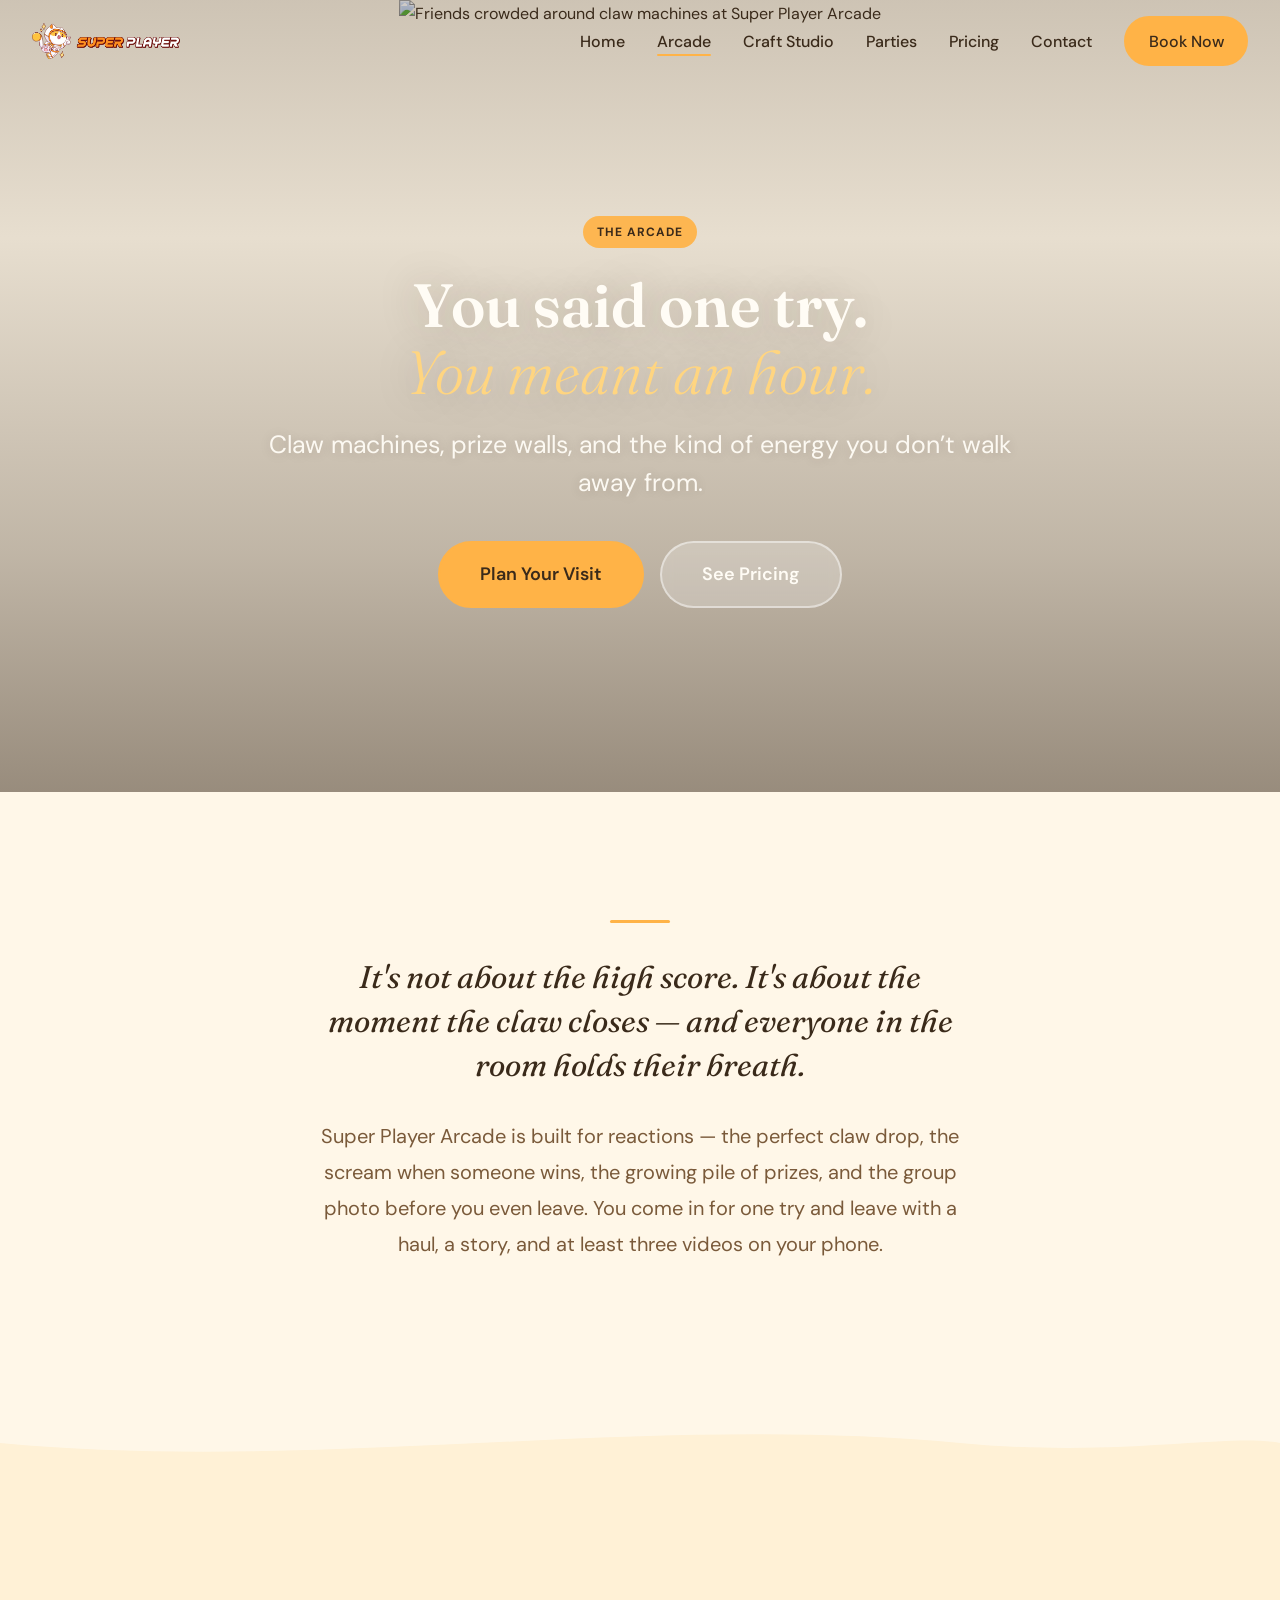
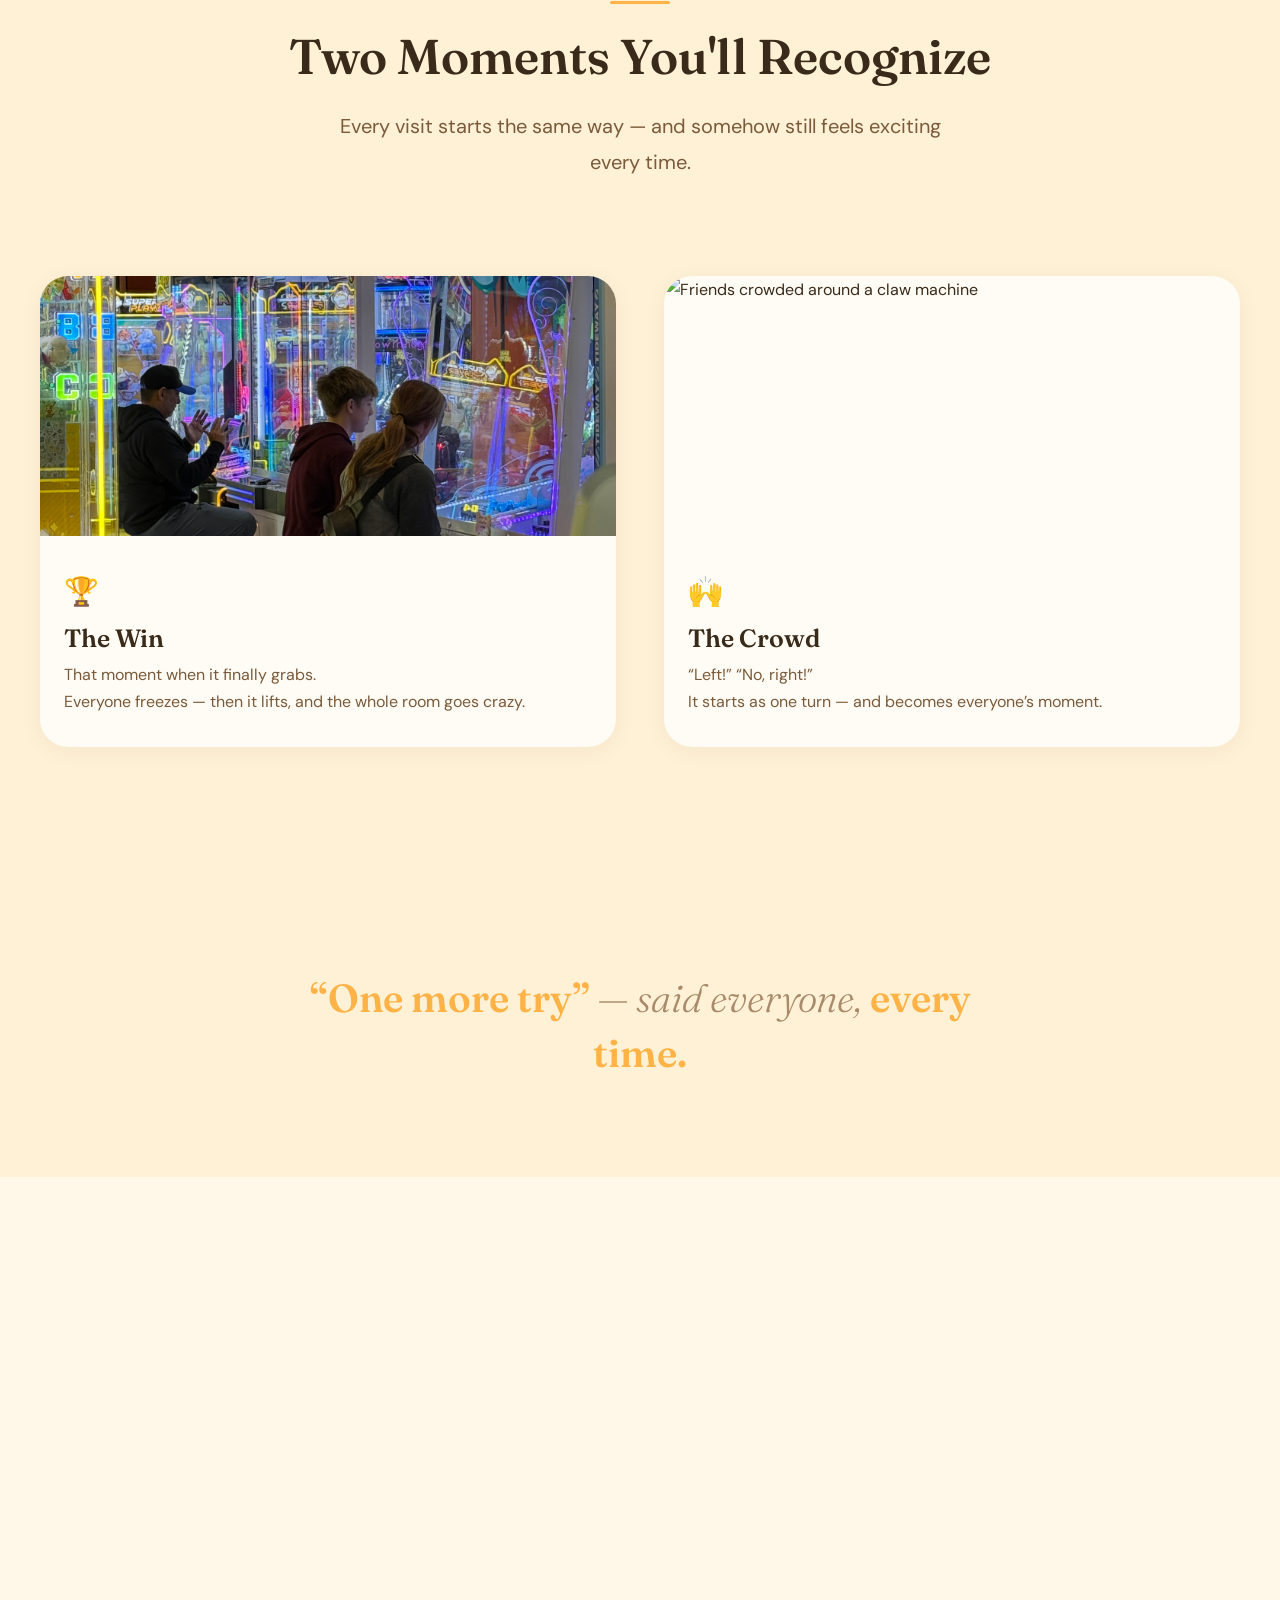
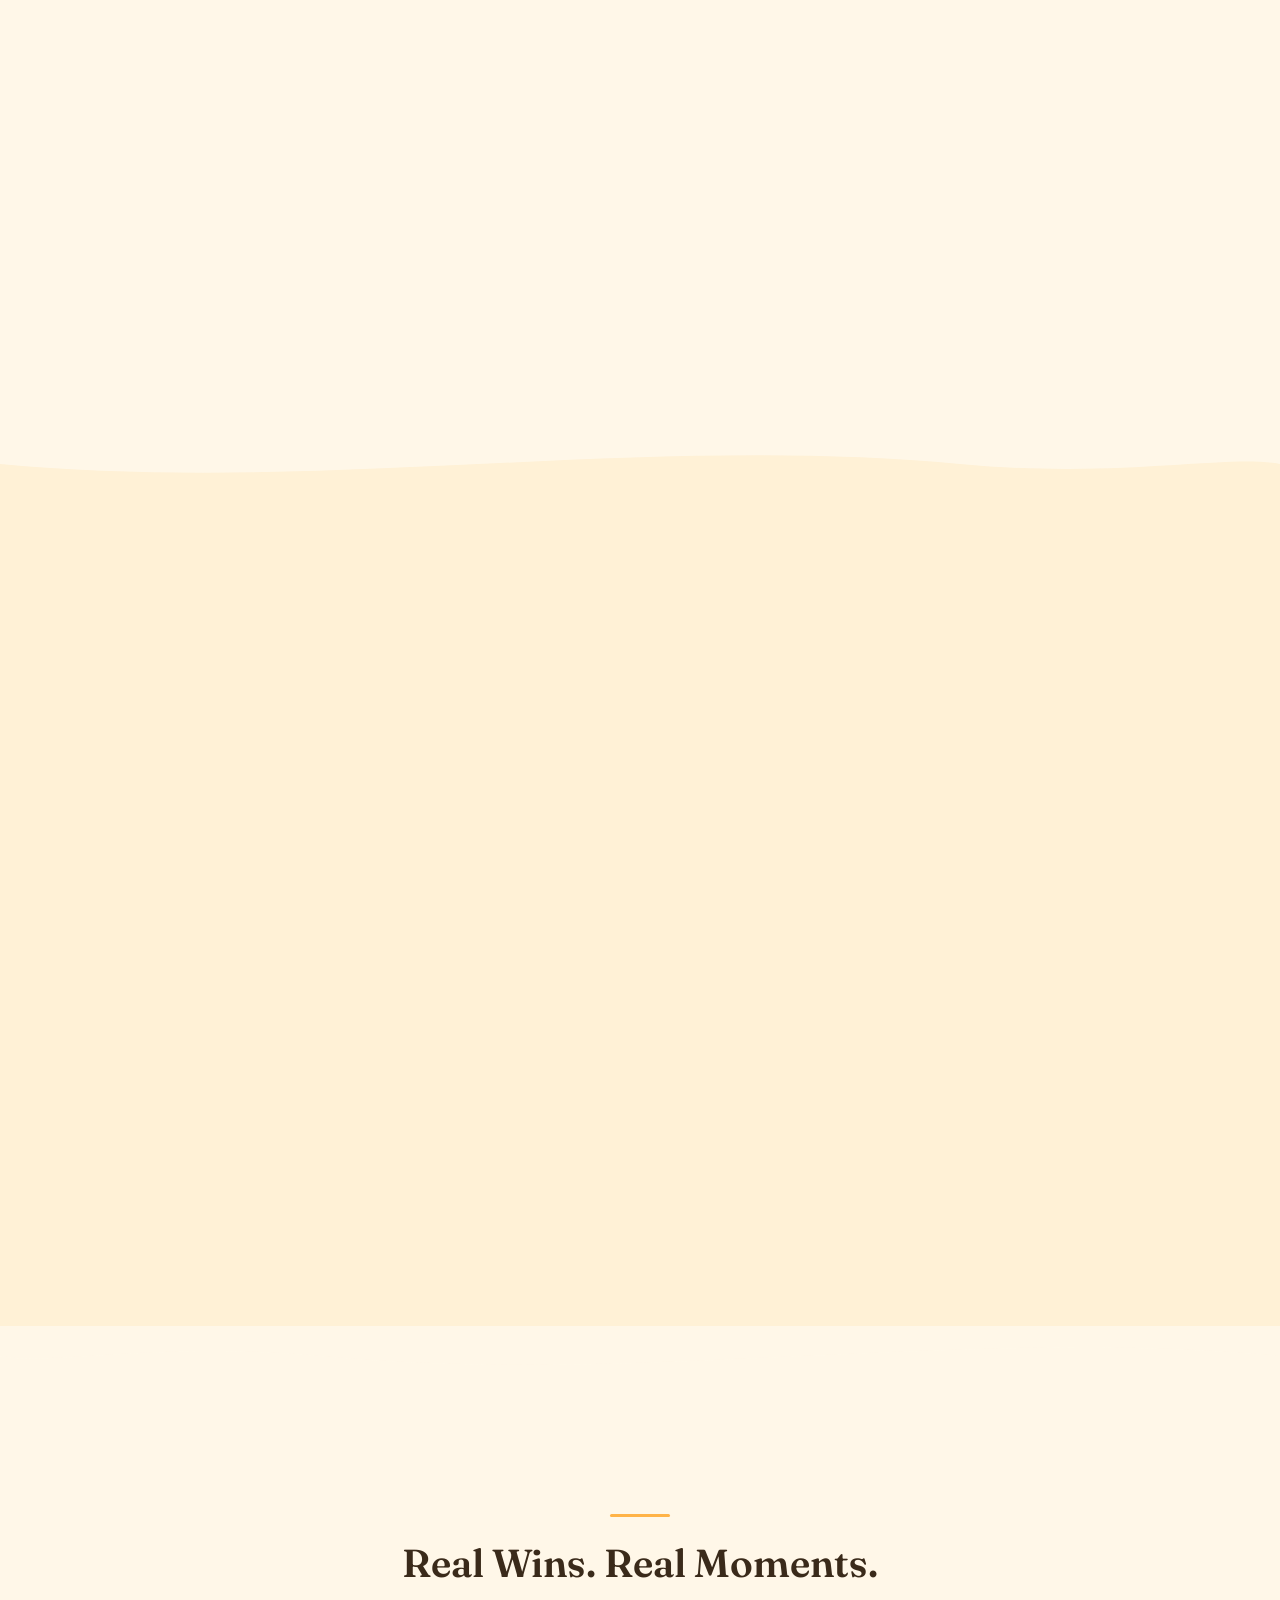
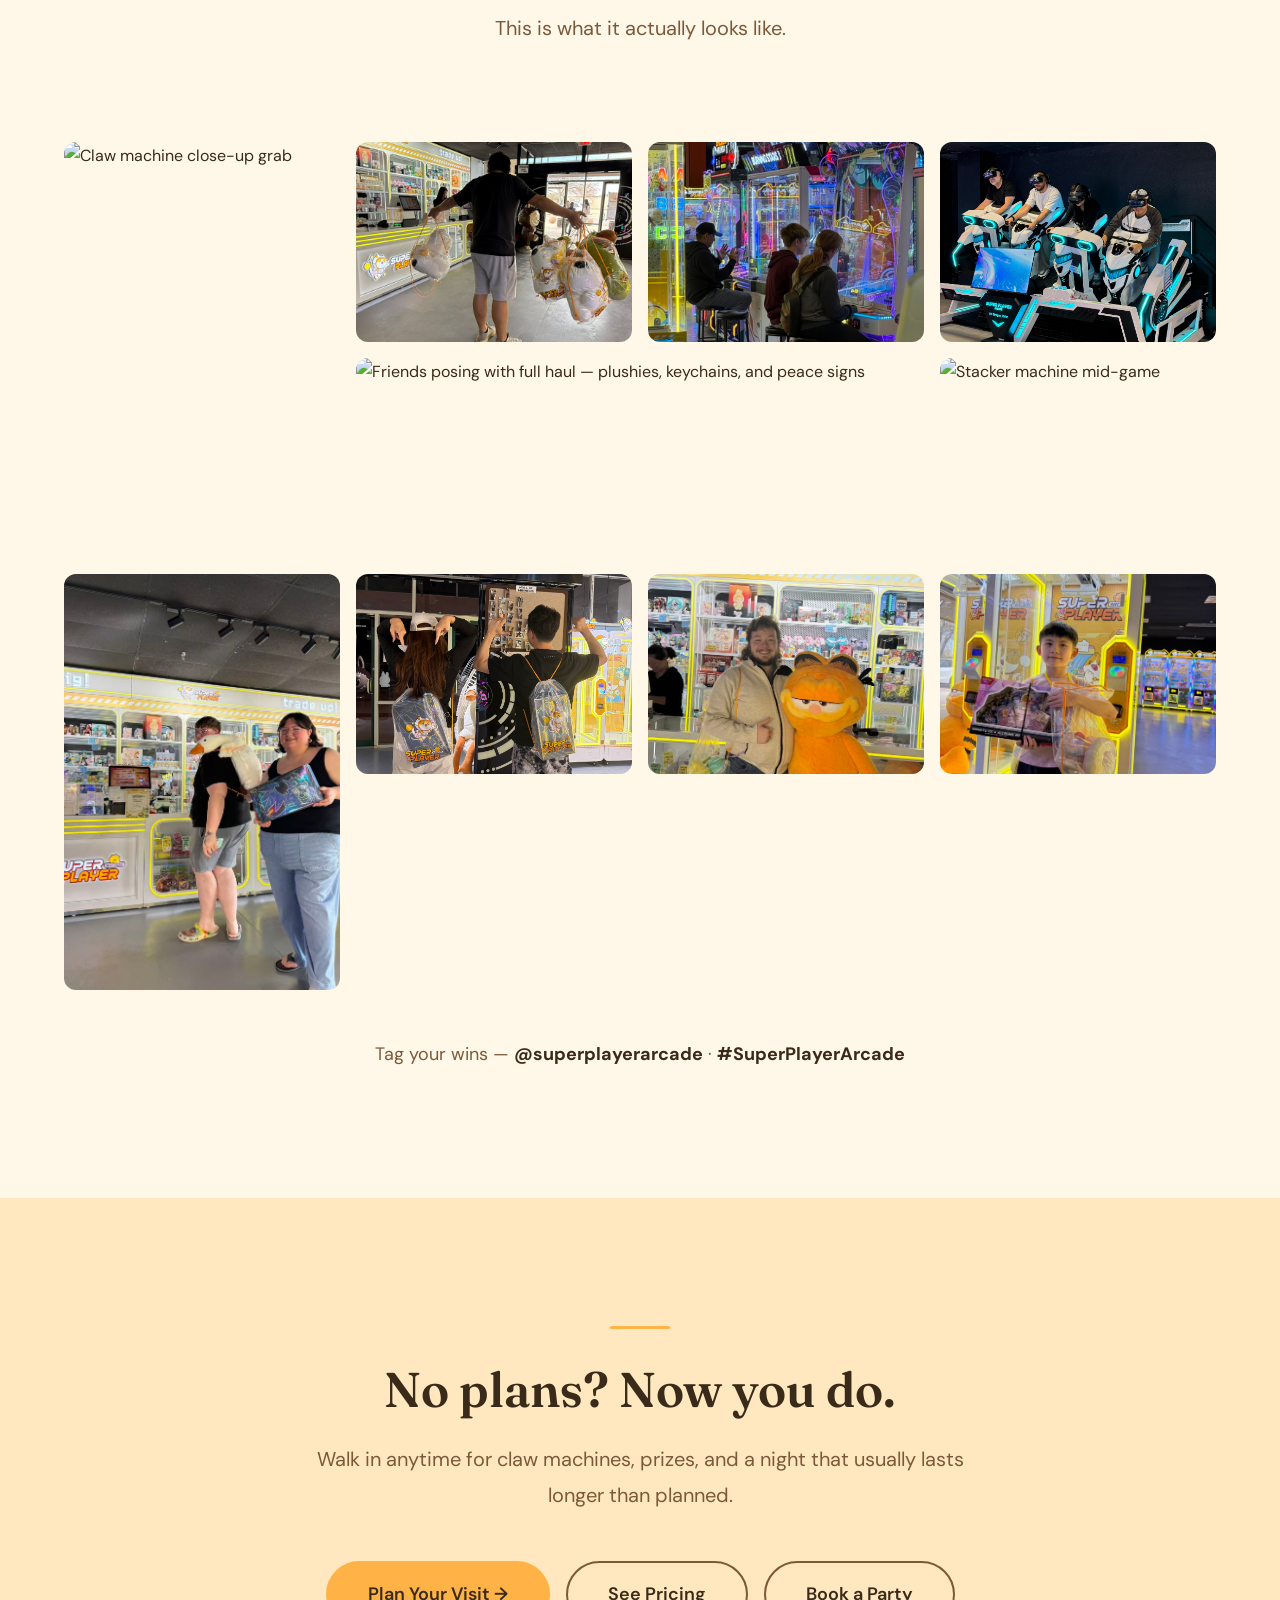
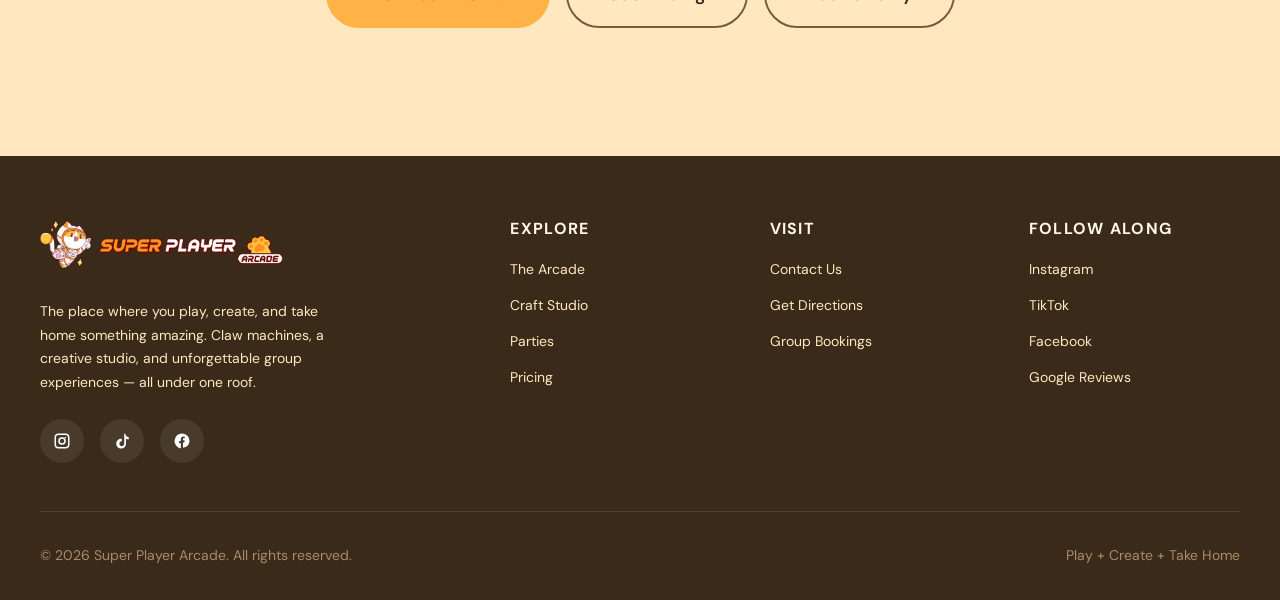
==== commit f2f30635: "update" ====
--- a/arcade.html
+++ b/arcade.html
@@ -28,7 +28,7 @@
       <ul class="navbar-links">
         <li><a href="index.html">Home</a></li>
         <li><a href="arcade.html" class="active">Arcade</a></li>
-        <li><a href="studio.html">Art &amp; Craft</a></li>
+        <li><a href="studio.html">Craft Studio</a></li>
         <li><a href="parties.html">Parties</a></li>
         <li><a href="pricing.html">Pricing</a></li>
         <li><a href="contact.html">Contact</a></li>
@@ -45,7 +45,7 @@
     <button class="mobile-menu-close" aria-label="Close menu">&times;</button>
     <a href="index.html">Home</a>
     <a href="arcade.html">Arcade</a>
-    <a href="studio.html">Art &amp; Craft</a>
+    <a href="studio.html">Craft Studio</a>
     <a href="parties.html">Parties</a>
     <a href="pricing.html">Pricing</a>
     <a href="contact.html">Contact</a>
@@ -302,7 +302,7 @@
       </div>
 
       <div style="text-align: center; margin-top: var(--space-2xl);" class="fade-in">
-        <p style="font-size: var(--text-lg); color: var(--brown-medium);">Tag your wins &mdash; <strong style="color: var(--brown-dark);">@superplayerarcade1820</strong> &middot; <strong style="color: var(--brown-dark);">#SuperPlayerArcade</strong></p>
+        <p style="font-size: var(--text-lg); color: var(--brown-medium);">Tag your wins &mdash; <strong style="color: var(--brown-dark);">@superplayerarcade</strong> &middot; <strong style="color: var(--brown-dark);">#SuperPlayerArcade</strong></p>
       </div>
 
     </div>
@@ -341,7 +341,7 @@
         </a>
         <p>The place where you play, create, and take home something amazing. Claw machines, a creative studio, and unforgettable group experiences &mdash; all under one roof.</p>
         <div class="footer-social">
-          <a href="https://www.instagram.com/superplayerarcade1820" target="_blank" rel="noopener noreferrer" class="social-icon" aria-label="Instagram">
+          <a href="https://www.instagram.com/superplayerarcade" target="_blank" rel="noopener noreferrer" class="social-icon" aria-label="Instagram">
             <svg viewBox="0 0 24 24" fill="currentColor">
               <path d="M7 2C4.2 2 2 4.2 2 7v10c0 2.8 2.2 5 5 5h10c2.8 0 5-2.2 5-5V7c0-2.8-2.2-5-5-5H7zm10 2c1.7 0 3 1.3 3 3v10c0 1.7-1.3 3-3 3H7c-1.7 0-3-1.3-3-3V7c0-1.7 1.3-3 3-3h10zm-5 3a5 5 0 100 10 5 5 0 000-10zm0 2a3 3 0 110 6 3 3 0 010-6zm4.5-2.8a1 1 0 100 2 1 1 0 000-2z"/>
             </svg>
@@ -361,7 +361,7 @@
       <div class="footer-col">
         <h4>Explore</h4>
         <a href="arcade.html">The Arcade</a>
-        <a href="studio.html">Art &amp; Craft</a>
+        <a href="studio.html">Craft Studio</a>
         <a href="parties.html">Parties</a>
         <a href="pricing.html">Pricing</a>
       </div>
@@ -373,7 +373,7 @@
       </div>
       <div class="footer-col">
         <h4>Follow Along</h4>
-        <a href="https://www.instagram.com/superplayerarcade1820" target="_blank" rel="noopener noreferrer">Instagram</a>
+        <a href="https://www.instagram.com/superplayerarcade" target="_blank" rel="noopener noreferrer">Instagram</a>
         <a href="https://www.tiktok.com/@superplayerarcade.us?_r=1&_t=ZT-95MCGL3fWwv" target="_blank" rel="noopener noreferrer">TikTok</a>
         <a href="https://www.facebook.com/" target="_blank" rel="noopener noreferrer">Facebook</a>
         <a href="https://maps.app.goo.gl/xTA9xkn9weNh989LA" target="_blank" rel="noopener noreferrer">Google Reviews</a>
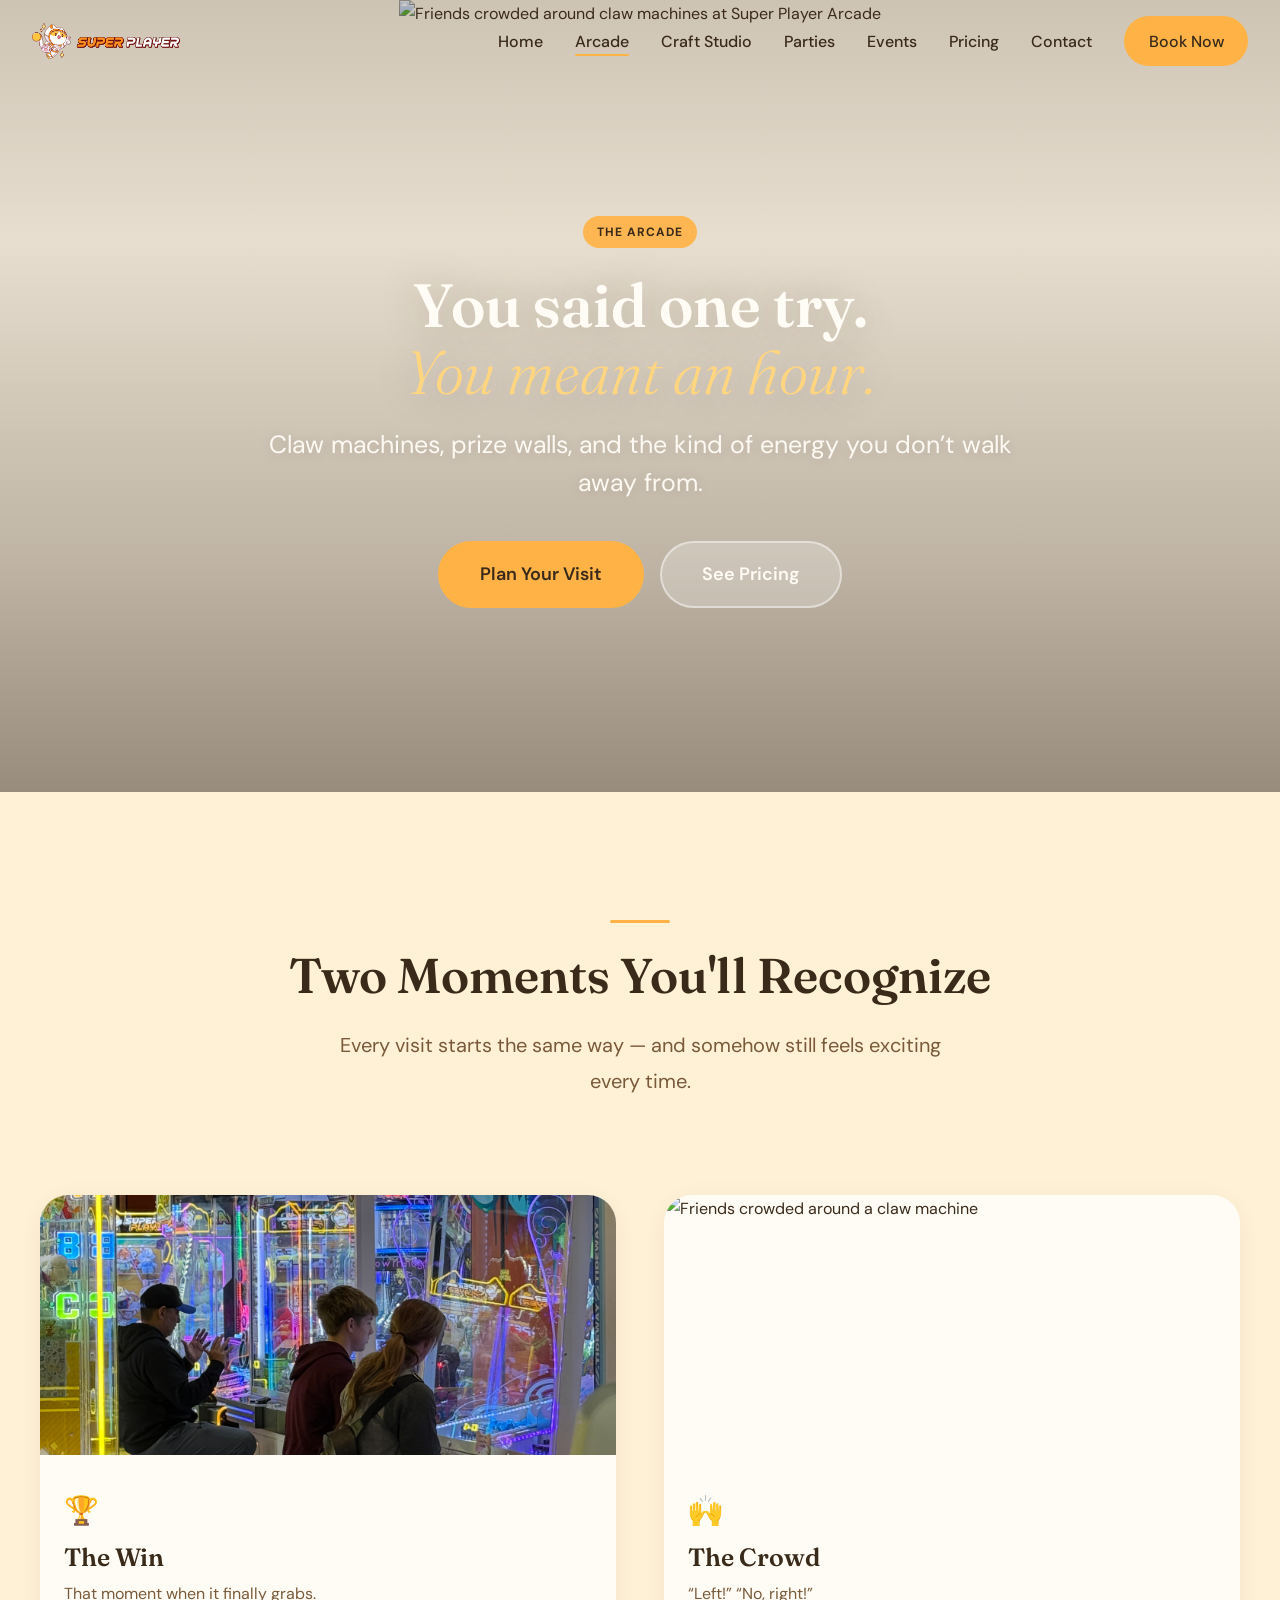
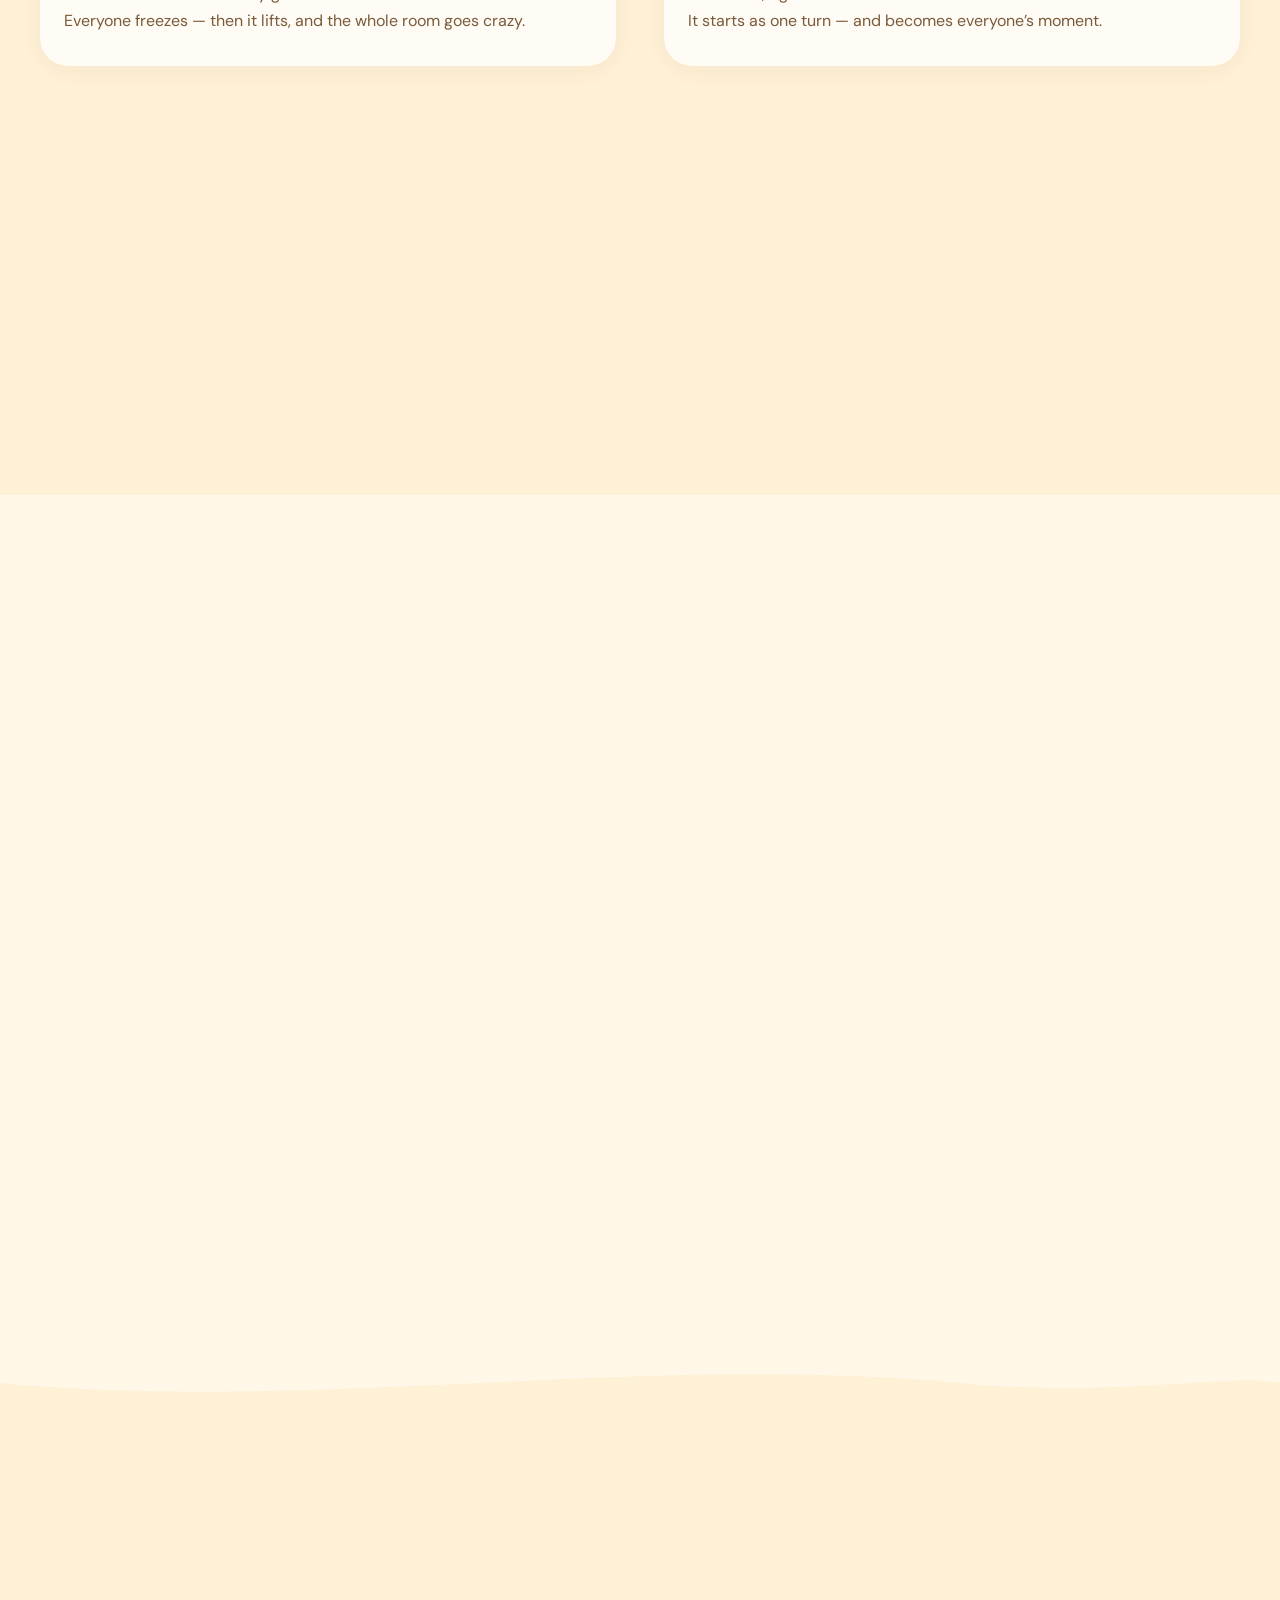
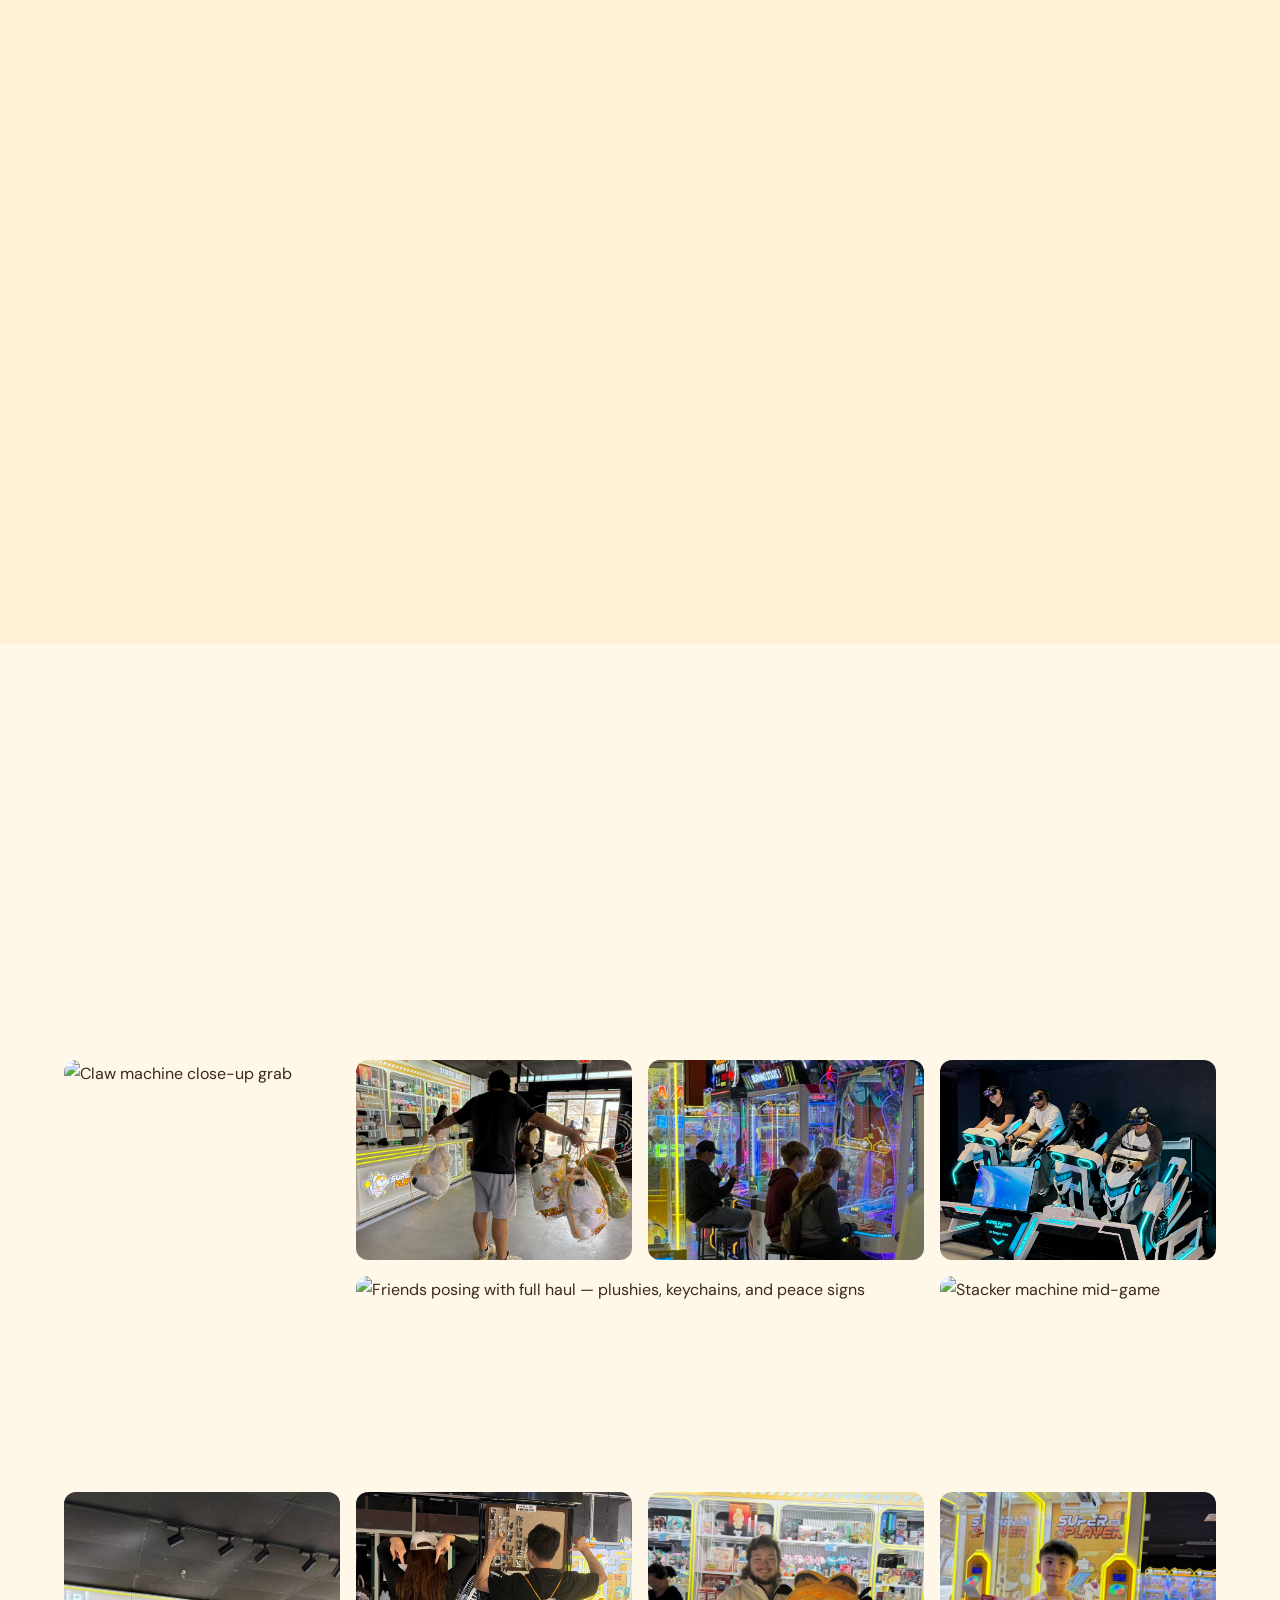
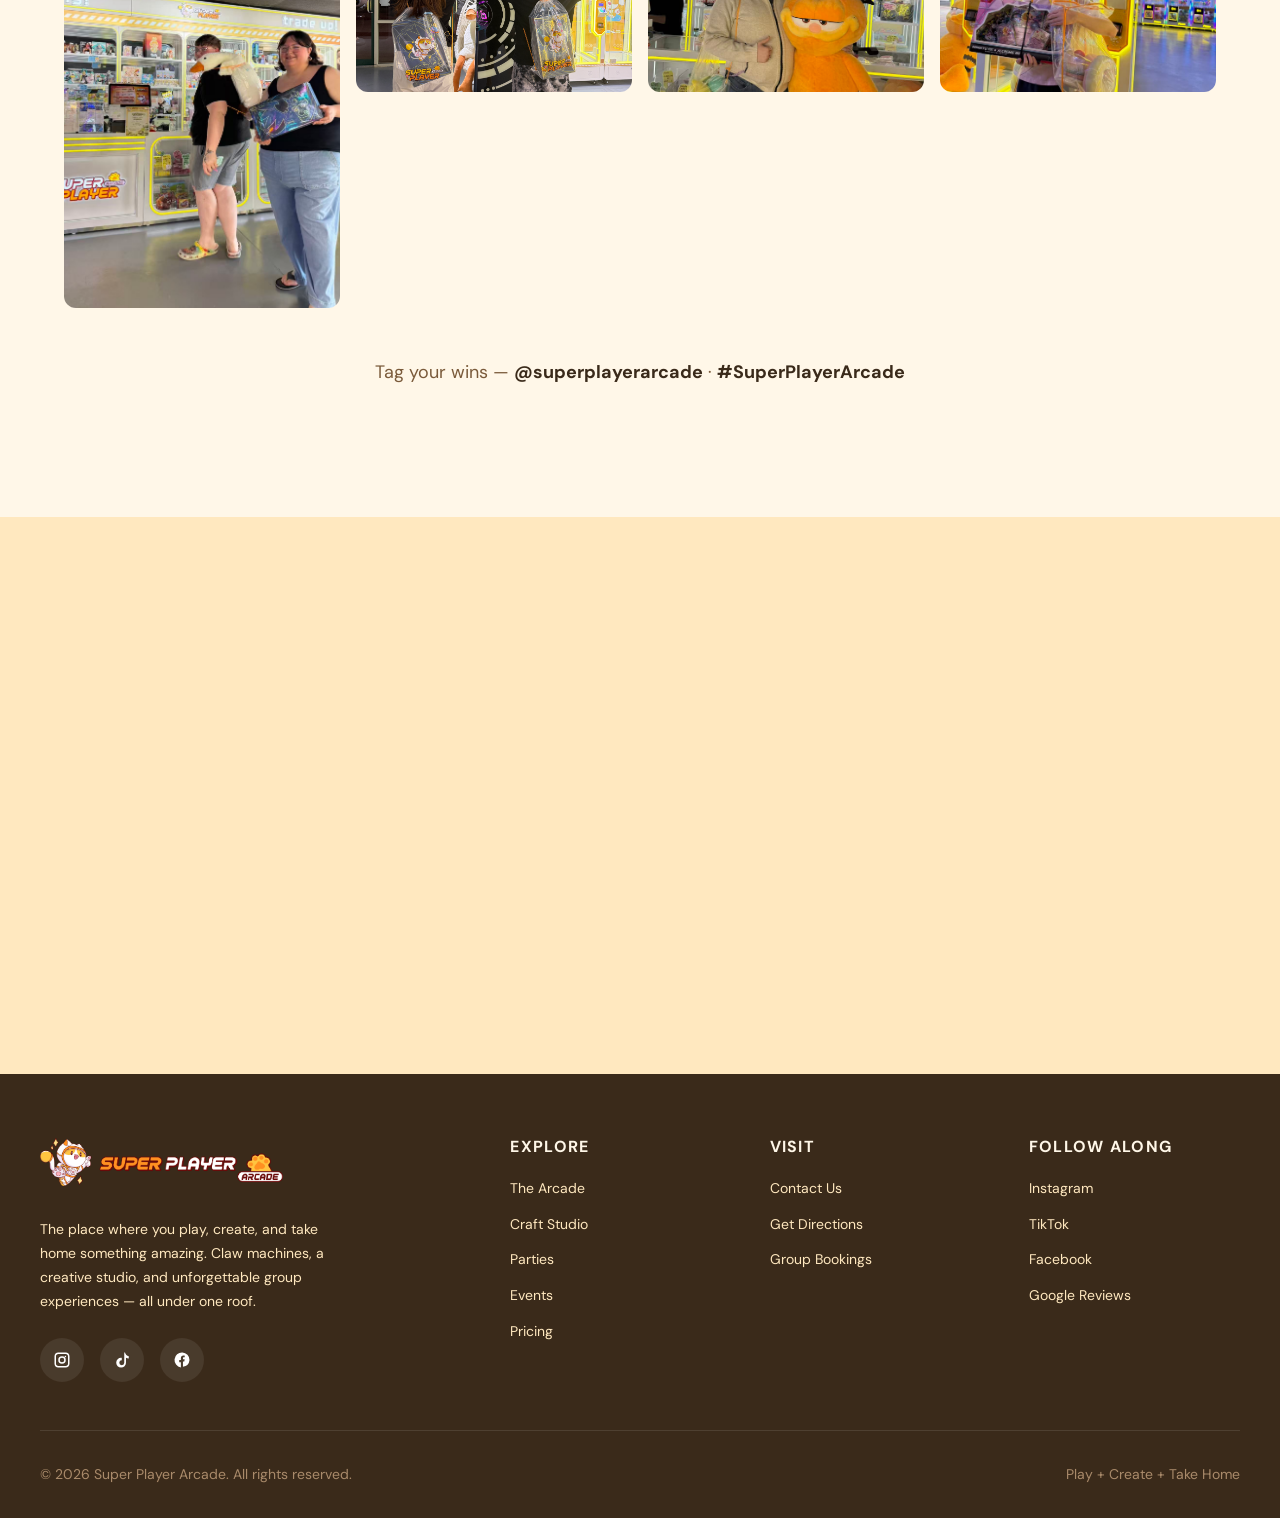
==== commit 478a3a20: "update" ====
--- a/arcade.html
+++ b/arcade.html
@@ -30,6 +30,7 @@
         <li><a href="arcade.html" class="active">Arcade</a></li>
         <li><a href="studio.html">Craft Studio</a></li>
         <li><a href="parties.html">Parties</a></li>
+        <li><a href="events.html">Events</a></li>
         <li><a href="pricing.html">Pricing</a></li>
         <li><a href="contact.html">Contact</a></li>
         <li><a href="contact.html" class="btn btn-primary btn-sm">Book Now</a></li>
@@ -47,6 +48,7 @@
     <a href="arcade.html">Arcade</a>
     <a href="studio.html">Craft Studio</a>
     <a href="parties.html">Parties</a>
+    <a href="events.html">Events</a>
     <a href="pricing.html">Pricing</a>
     <a href="contact.html">Contact</a>
     <a href="contact.html" class="btn btn-primary" style="margin-top:1rem;">Book Now</a>
@@ -75,31 +77,7 @@
 
 
   <!-- ============================================================
-       SECTION 2 — THE VIBE
-       ============================================================ -->
-  <section class="section section-cream" id="vibe">
-    <div class="container">
-
-      <div class="arcade-intro-text fade-in">
-        <div class="accent-line" style="margin: 0 auto var(--space-xl);"></div>
-        <p class="lead">It's not about the high score. It's about the moment the claw closes &mdash; and everyone in the room holds their breath.</p>
-        <p>Super Player Arcade is built for reactions &mdash; the perfect claw drop, the scream when someone wins, the growing pile of prizes, and the group photo before you even leave. You come in for one try and leave with a haul, a story, and at least three videos on your phone.</p>
-      </div>
-
-    </div>
-  </section>
-
-
-  <!-- Wave divider -->
-  <div class="wave-divider">
-    <svg viewBox="0 0 1440 60" xmlns="http://www.w3.org/2000/svg" preserveAspectRatio="none">
-      <path d="M0,30 C360,60 720,0 1080,30 C1260,45 1380,20 1440,30 L1440,60 L0,60 Z" fill="#FFF1D6"/>
-    </svg>
-  </div>
-
-
-  <!-- ============================================================
-       SECTION 3 — FEATURED MOMENTS
+       SECTION 2 — FEATURED MOMENTS
        ============================================================ -->
   <section class="section section-alt" id="moments">
     <div class="container">
@@ -363,6 +341,7 @@
         <a href="arcade.html">The Arcade</a>
         <a href="studio.html">Craft Studio</a>
         <a href="parties.html">Parties</a>
+        <a href="events.html">Events</a>
         <a href="pricing.html">Pricing</a>
       </div>
       <div class="footer-col">
--- a/css/styles.css
+++ b/css/styles.css
@@ -599,9 +599,13 @@
 }
 
 .hero-content {
-  position: relative;
+  position: absolute;
+  top: 50%;
+  left: 50%;
+  transform: translate(-50%, -50%);
   z-index: 3;
   max-width: 460px;
+  width: calc(100% - 6rem);  /* respect the 3rem side padding on each hero half */
 }
 
 .hero-content .badge {
@@ -679,6 +683,118 @@
   letter-spacing: 0.02em;
 }
 
+/* Grand Opening announcement — large prominent pill banner spanning upper-middle
+   hero. Warm cream translucent background, elegant dark text, soft shadow.
+   Acts as a primary focal element, not a small caption. */
+.hero-opening-tag {
+  position: absolute;
+  top: 10%;                      /* upper hero — clear of top edge, well above center badge */
+  left: 50%;
+  transform: translateX(-50%);
+  z-index: 20;
+  width: 76%;                    /* spans ~three-quarters of the hero */
+  max-width: 1040px;
+  min-width: 320px;
+  padding: 26px 68px;
+  background: rgba(255, 247, 232, 0.94);  /* warm cream, softly translucent */
+  border: 1px solid rgba(255, 255, 255, 0.55);
+  border-radius: var(--radius-pill);
+  box-shadow:
+    0 24px 60px rgba(58, 42, 26, 0.32),
+    0 4px 10px rgba(58, 42, 26, 0.14),
+    inset 0 1px 0 rgba(255, 255, 255, 0.65);
+  -webkit-backdrop-filter: blur(12px) saturate(1.08);
+  backdrop-filter: blur(12px) saturate(1.08);
+  text-align: center;
+  pointer-events: none;          /* clicks pass through to the video panels */
+}
+
+/* Shimmer keyframe — gradient slides slowly left-to-right across the text */
+@keyframes shimmer-text {
+  0%   { background-position: 200% center; }
+  100% { background-position: -200% center; }
+}
+
+.hero-opening-text {
+  display: block;
+  font-family: 'Fraunces', serif;
+  font-size: 2rem;
+  font-weight: 600;
+  line-height: 1.25;
+  letter-spacing: 0.005em;
+  white-space: nowrap;           /* single line on desktop/tablet */
+
+  /* Animated warm shimmer: brown → gold → cream → gold → brown */
+  background: linear-gradient(
+    90deg,
+    #3A2A1A  0%,
+    #3A2A1A  8%,
+    #B8821E 28%,
+    #E8C97A 46%,
+    #FFF1D6 50%,
+    #E8C97A 54%,
+    #B8821E 72%,
+    #3A2A1A 92%,
+    #3A2A1A 100%
+  );
+  background-size: 300% 100%;
+  background-clip: text;
+  -webkit-background-clip: text;
+  -webkit-text-fill-color: transparent;
+  color: transparent;            /* fallback for non-webkit */
+
+  animation: shimmer-text 4s linear infinite;
+}
+
+
+/* Center Events button — third point of the inverted triangle below the badge */
+.hero-events-btn {
+  /* Badge center at 50%, radius 60px + 18px max pulse ring = 78px to ring edge.
+     152px total offset → 74px of clear air below the ring, placing the button
+     clearly beneath the left/right CTA line for a strong inverted-triangle read. */
+  position: absolute;
+  top: calc(50% + 152px);
+  left: 50%;
+  transform: translateX(-50%);
+  z-index: 20;
+
+  /* Warm-white pill — same material as the badge, intentional but still secondary */
+  display: inline-flex;
+  align-items: center;
+  white-space: nowrap;
+  padding: 0.8rem 2.25rem;
+  border-radius: var(--radius-pill);
+  background: rgba(255, 252, 245, 0.92);
+  color: var(--brown-dark);
+  border: 1.5px solid transparent;
+  text-decoration: none;
+
+  font-family: 'DM Sans', sans-serif;
+  font-size: 0.9rem;
+  font-weight: 700;
+  text-transform: uppercase;
+  letter-spacing: 0.08em;
+
+  box-shadow: 0 6px 20px rgba(58, 42, 26, 0.2);
+  transition:
+    background var(--transition-fast),
+    box-shadow var(--transition-fast),
+    transform var(--transition-fast);
+}
+
+.hero-events-btn:hover,
+.hero-events-btn:focus-visible {
+  background: var(--warm-white);
+  box-shadow: 0 8px 24px rgba(58, 42, 26, 0.25);
+  transform: translateX(-50%) translateY(-3px);
+  outline: none;
+}
+
+.hero-events-btn:focus-visible {
+  outline: 2px solid var(--accent);
+  outline-offset: 3px;
+}
+
 
 /* --- PULLQUOTE — visual rhythm break --- */
 .pullquote-section {
@@ -1277,6 +1393,24 @@
     height: 100px;
   }
 
+  /* Hide center Events button on mobile — nav carries the link */
+  .hero-events-btn {
+    display: none;
+  }
+
+  /* Keep Grand Opening pill visible on mobile, allow wrapping, remain prominent */
+  .hero-opening-tag {
+    top: 24px;
+    width: calc(100% - 24px);
+    max-width: calc(100% - 24px);
+    min-width: 0;
+    padding: 16px 24px;
+  }
+  .hero-opening-text {
+    font-size: 1.1rem;
+    white-space: normal;         /* allow wrap onto two lines on narrow screens */
+  }
+
   .hero-center-badge span {
     font-size: 0.7rem;
   }
@@ -1286,6 +1420,10 @@
   }
   .hero-studio .hero-center-badge {
     display: none;
+  }
+
+  .hero-content {
+    width: calc(100% - 4rem);  /* narrower side padding on mobile (2rem each side) */
   }
 
   .hero-content h1 {
@@ -1396,3 +1534,11 @@
     font-size: var(--text-xl);
   }
 }
+
+/* Stop shimmer for users who prefer reduced motion — text stays gold-toned */
+@media (prefers-reduced-motion: reduce) {
+  .hero-opening-text {
+    animation: none;
+    background-position: 50% center;  /* lock gradient at the warm gold mid-point */
+  }
+}
